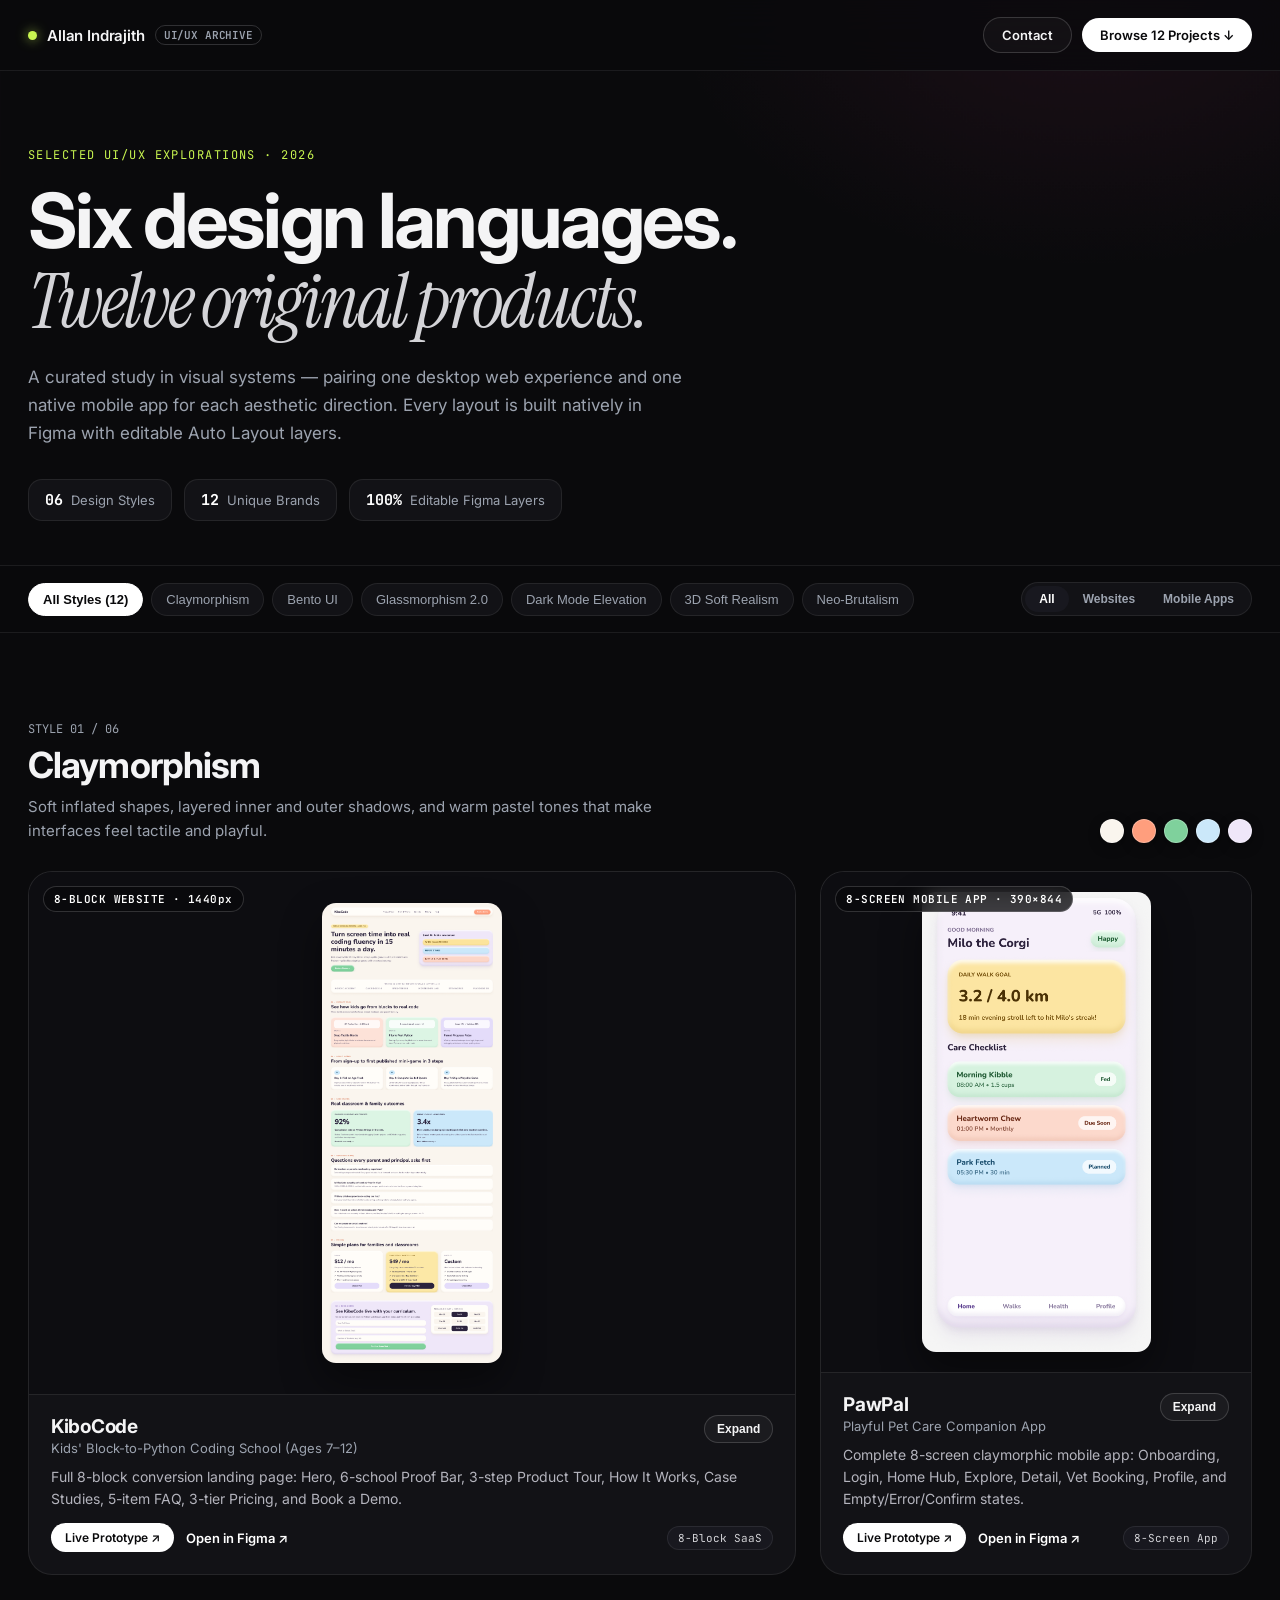
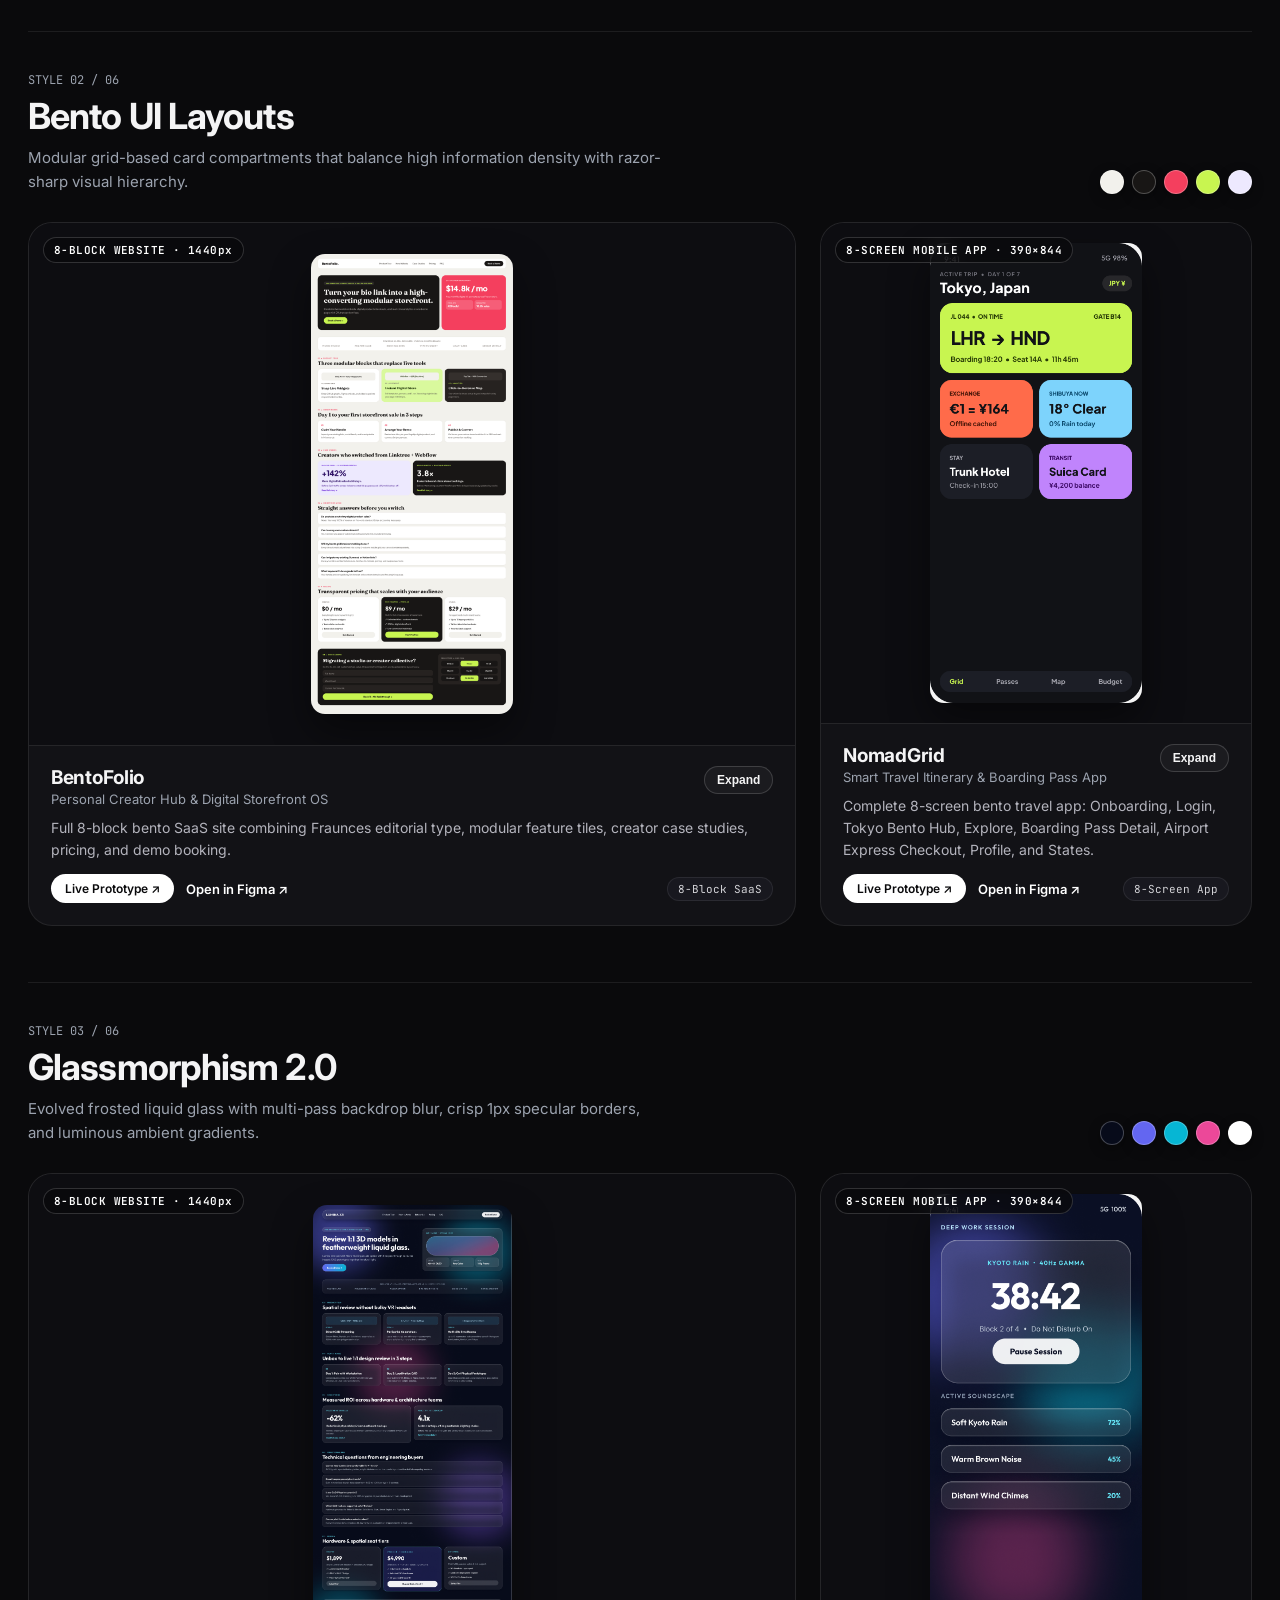
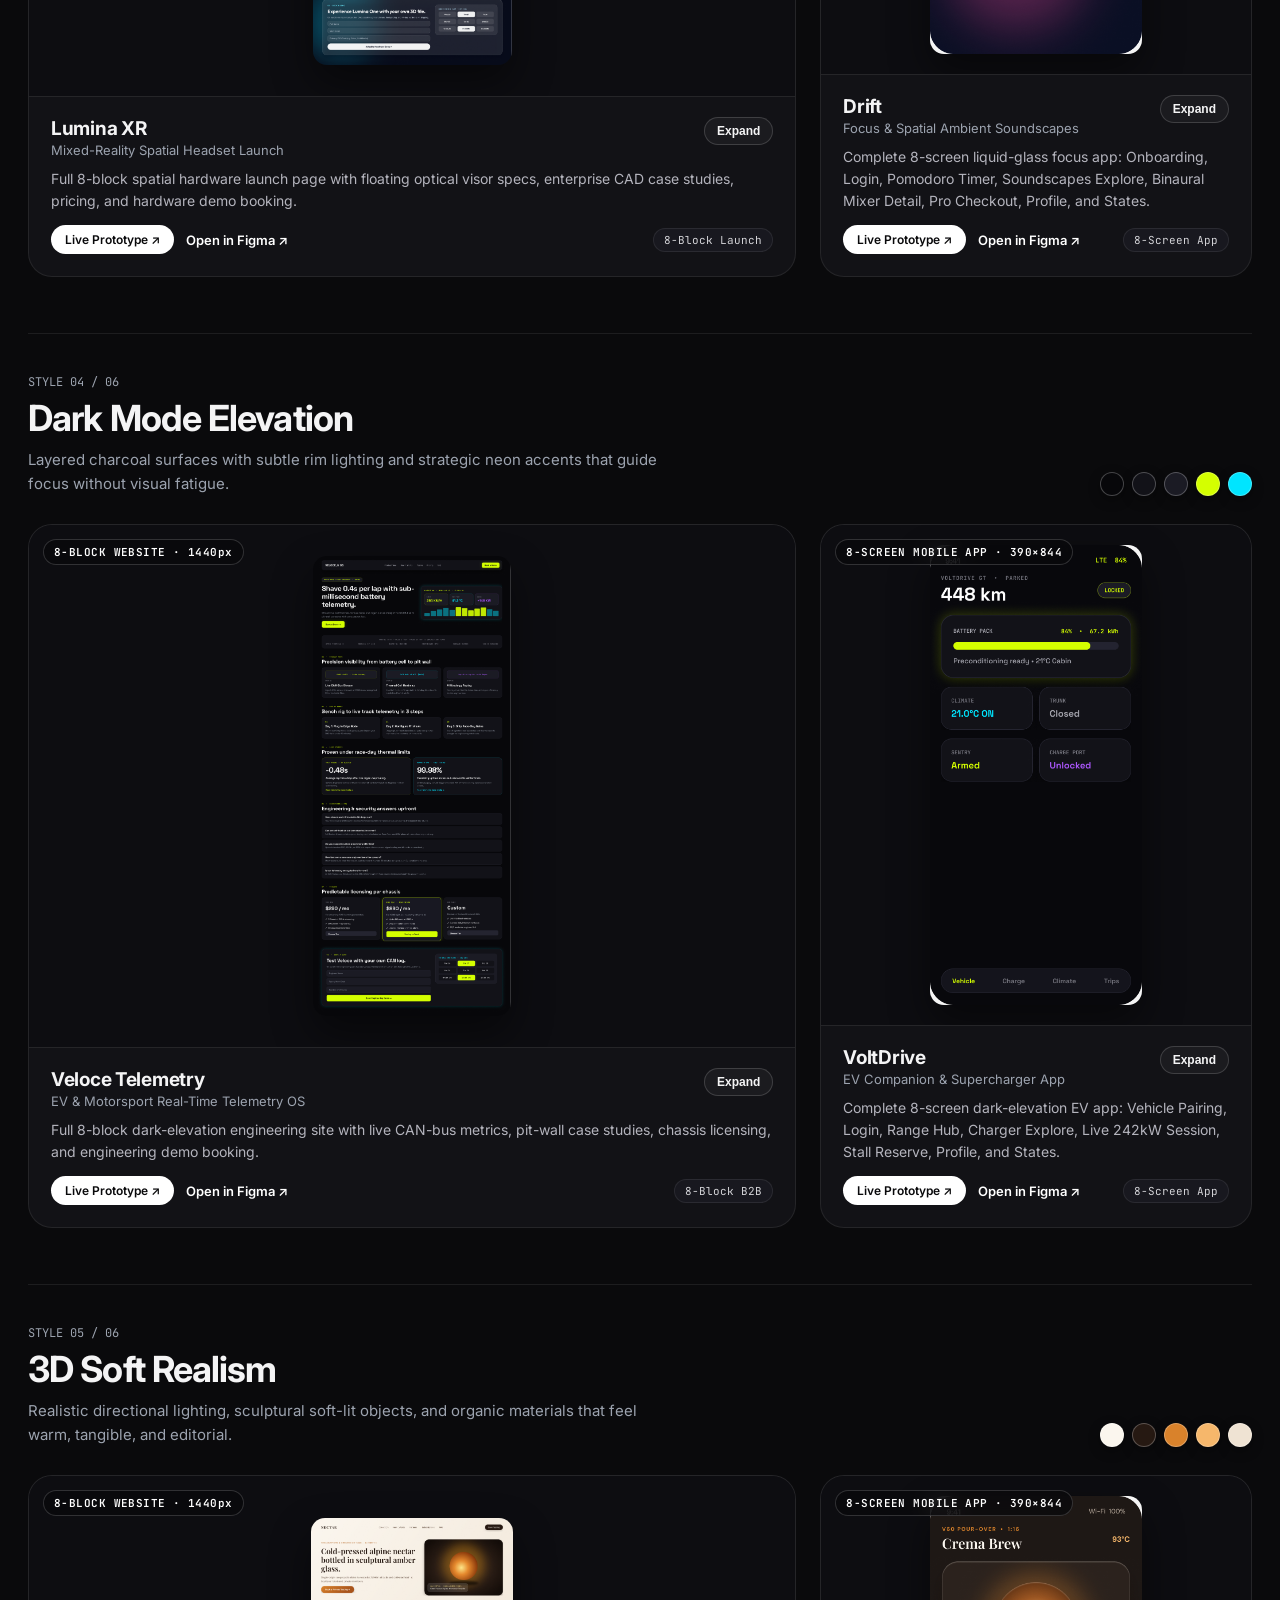
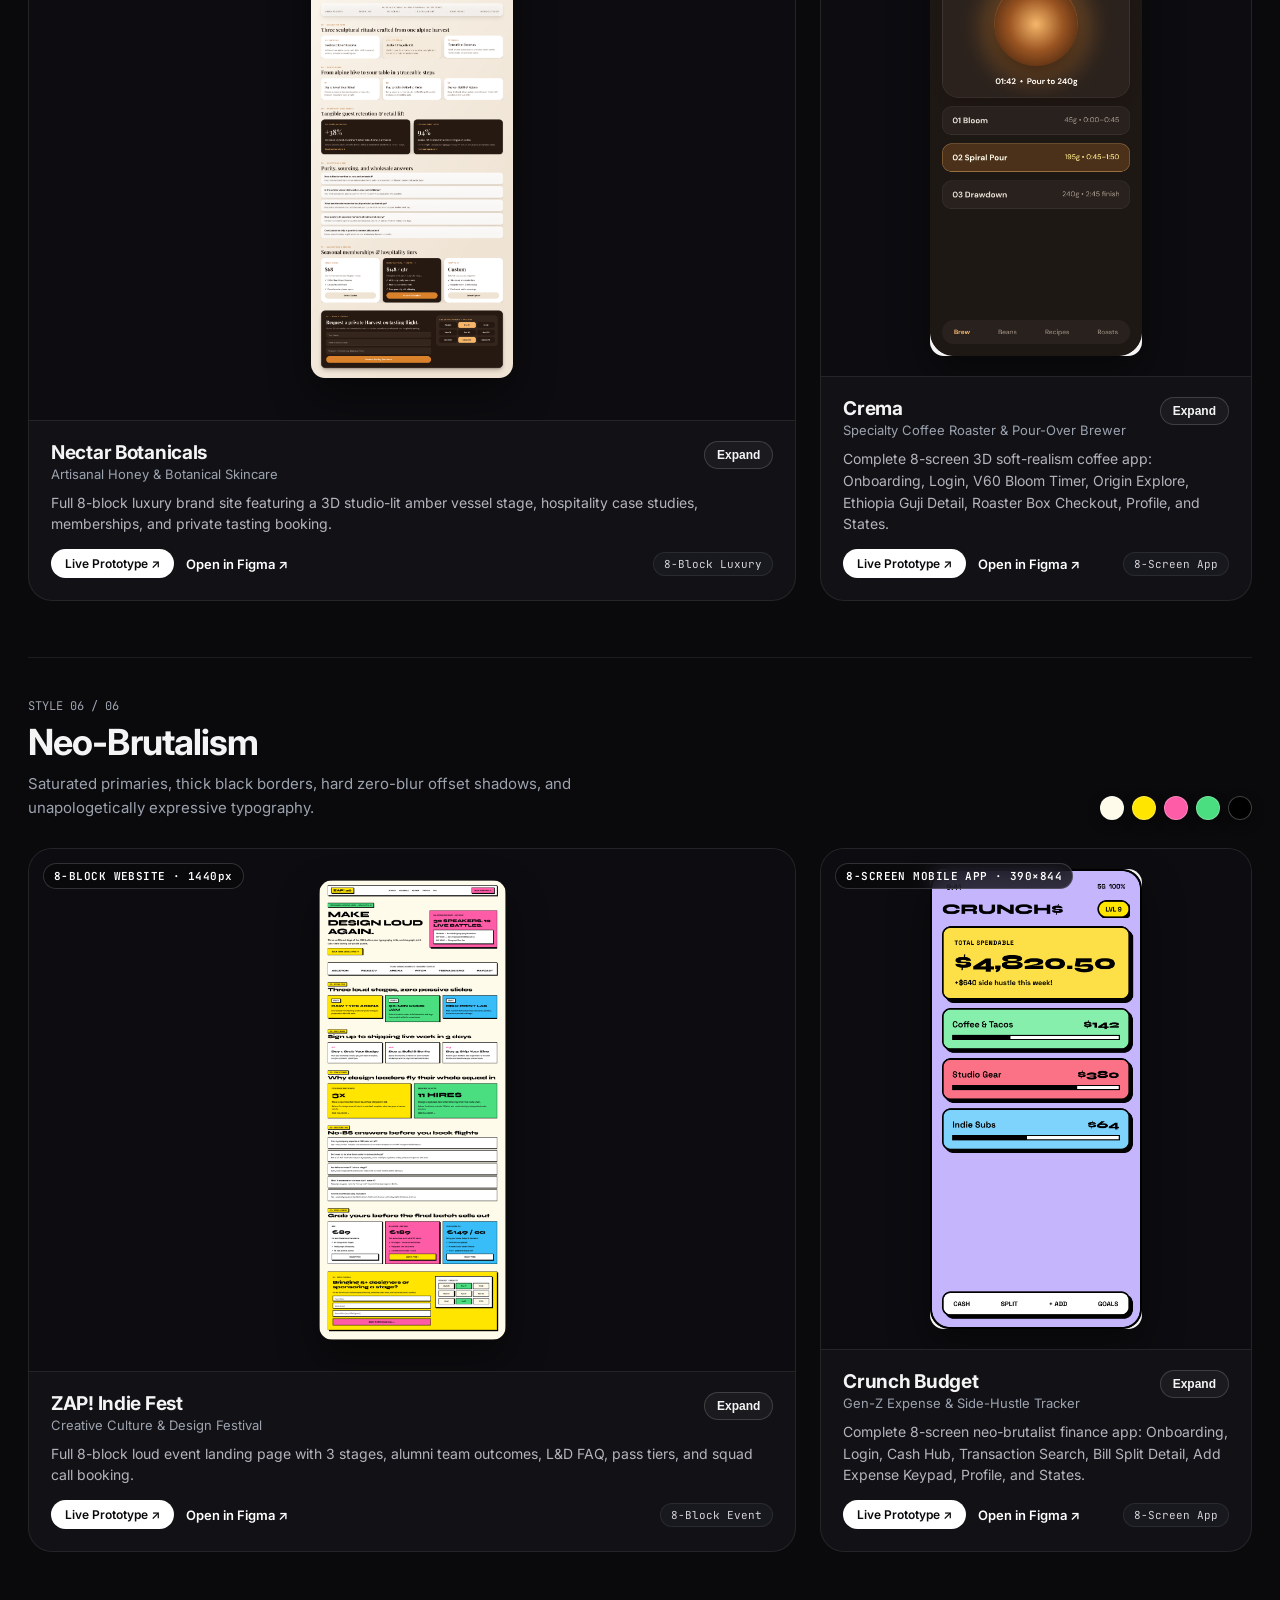
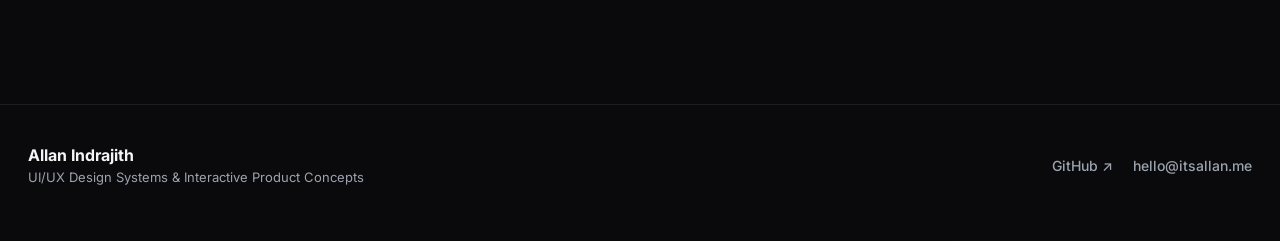
==== index.html @ 956d274c "Add UI/UX design showcase: 6 styles, 12 prototypes, Figma docs" ====
<!DOCTYPE html>
<html lang="en">
<head>
  <meta charset="UTF-8" />
  <meta name="viewport" content="width=device-width, initial-scale=1.0" />
  <title>Allan Indrajith — UI/UX Design Showcase (6 Styles · 12 Projects)</title>
  <meta name="description" content="Curated UI/UX design portfolio showcasing 6 modern visual design systems across 12 distinct desktop website and mobile app concepts crafted in Figma." />
  <link rel="preconnect" href="https://fonts.googleapis.com" />
  <link rel="preconnect" href="https://fonts.gstatic.com" crossorigin />
  <link href="https://fonts.googleapis.com/css2?family=Instrument+Serif:ital@0;1&family=Inter:wght@400;500;600;700&family=JetBrains+Mono:wght@500;600&display=swap" rel="stylesheet" />
  <link rel="stylesheet" href="styles.css" />
</head>
<body>
  <header class="site-header">
    <div class="container header-inner">
      <a href="#" class="brand">
        <span class="brand-dot"></span>
        <span>Allan Indrajith</span>
        <span class="brand-tag">UI/UX ARCHIVE</span>
      </a>
      <nav class="header-actions">
        <a class="btn-ghost" href="mailto:hello@itsallan.me">Contact</a>
        <a class="btn-primary" href="#showcase-root">Browse 12 Projects ↓</a>
      </nav>
    </div>
  </header>

  <main>
    <section class="hero">
      <div class="container">
        <div class="eyebrow">SELECTED UI/UX EXPLORATIONS · 2026</div>
        <h1 class="hero-title">
          Six design languages.<br />
          <em>Twelve original products.</em>
        </h1>
        <p class="hero-sub">
          A curated study in visual systems — pairing one desktop web experience and one native mobile app for each aesthetic direction. Every layout is built natively in Figma with editable Auto Layout layers.
        </p>

        <div class="stats-row">
          <div class="stat-pill"><strong>06</strong><span>Design Styles</span></div>
          <div class="stat-pill"><strong>12</strong><span>Unique Brands</span></div>
          <div class="stat-pill"><strong>100%</strong><span>Editable Figma Layers</span></div>
        </div>
      </div>
    </section>

    <section class="controls-bar" aria-label="Filter projects">
      <div class="container controls-inner">
        <div class="filter-group" id="style-filters" role="tablist" aria-label="Filter by design style">
          <button class="filter-chip active" data-style="all">All Styles (12)</button>
          <button class="filter-chip" data-style="claymorphism">Claymorphism</button>
          <button class="filter-chip" data-style="bento">Bento UI</button>
          <button class="filter-chip" data-style="glassmorphism">Glassmorphism 2.0</button>
          <button class="filter-chip" data-style="dark-mode">Dark Mode Elevation</button>
          <button class="filter-chip" data-style="soft-3d">3D Soft Realism</button>
          <button class="filter-chip" data-style="neo-brutalism">Neo-Brutalism</button>
        </div>

        <div class="platform-toggle" id="platform-filters" role="group" aria-label="Filter by platform">
          <button class="plat-btn active" data-platform="all">All</button>
          <button class="plat-btn" data-platform="web">Websites</button>
          <button class="plat-btn" data-platform="app">Mobile Apps</button>
        </div>
      </div>
    </section>

    <section class="showcase">
      <div class="container" id="showcase-root"></div>
    </section>
  </main>

  <footer class="site-footer">
    <div class="container footer-inner">
      <div>
        <div class="footer-name">Allan Indrajith</div>
        <div class="footer-note">UI/UX Design Systems &amp; Interactive Product Concepts</div>
      </div>
      <div class="footer-links">
        <a href="https://github.com/allanindrajith" target="_blank" rel="noopener noreferrer">GitHub ↗</a>
        <a href="mailto:hello@itsallan.me">hello@itsallan.me</a>
      </div>
    </div>
  </footer>

  <!-- Full-screen Lightbox Inspector -->
  <div class="lightbox" id="lightbox" aria-hidden="true" role="dialog" aria-modal="true">
    <div class="lightbox-backdrop" id="lightbox-close-bg"></div>
    <div class="lightbox-panel">
      <div class="lightbox-header">
        <div>
          <div class="lightbox-meta" id="lb-meta"></div>
          <h3 class="lightbox-title" id="lb-title"></h3>
        </div>
        <div class="lightbox-actions">
          <a class="btn-primary" id="lb-figma-link" href="#" target="_blank" rel="noopener noreferrer">Inspect in Figma ↗</a>
          <button class="btn-icon" id="lightbox-close" aria-label="Close preview">✕</button>
        </div>
      </div>
      <div class="lightbox-stage">
        <img id="lb-img" src="" alt="" />
      </div>
      <div class="lightbox-footer">
        <p id="lb-desc"></p>
        <div class="lb-tags" id="lb-tags"></div>
      </div>
    </div>
  </div>

  <script src="app.js"></script>
</body>
</html>
---- styles.css ----
:root {
  --bg: #0a0a0c;
  --surface: #121216;
  --surface-2: #18181f;
  --border: rgba(255, 255, 255, 0.08);
  --border-strong: rgba(255, 255, 255, 0.16);
  --text: #f4f4f5;
  --muted: #9ca3af;
  --accent: #f4f4f5;
  --radius-lg: 24px;
  --radius-md: 16px;
}

* {
  box-sizing: border-box;
  margin: 0;
  padding: 0;
}

html {
  scroll-behavior: smooth;
  background: var(--bg);
  color: var(--text);
  font-family: "Inter", -apple-system, BlinkMacSystemFont, sans-serif;
  -webkit-font-smoothing: antialiased;
}

body {
  min-height: 100vh;
  background:
    radial-gradient(900px 500px at 15% -10%, rgba(99, 102, 241, 0.12), transparent 60%),
    radial-gradient(700px 450px at 85% 0%, rgba(236, 72, 153, 0.08), transparent 60%),
    var(--bg);
}

.container {
  width: 100%;
  max-width: 1320px;
  margin: 0 auto;
  padding: 0 28px;
}

/* Header */
.site-header {
  position: sticky;
  top: 0;
  z-index: 40;
  background: rgba(10, 10, 12, 0.78);
  backdrop-filter: blur(18px);
  border-bottom: 1px solid var(--border);
}

.header-inner {
  height: 70px;
  display: flex;
  align-items: center;
  justify-content: space-between;
  gap: 16px;
}

.brand {
  display: inline-flex;
  align-items: center;
  gap: 10px;
  color: var(--text);
  text-decoration: none;
  font-weight: 600;
  font-size: 15px;
  letter-spacing: -0.01em;
}

.brand-dot {
  width: 9px;
  height: 9px;
  border-radius: 999px;
  background: #c8f550;
  box-shadow: 0 0 12px rgba(200, 245, 80, 0.7);
}

.brand-tag {
  font-family: "JetBrains Mono", monospace;
  font-size: 11px;
  color: var(--muted);
  border: 1px solid var(--border-strong);
  padding: 2px 8px;
  border-radius: 999px;
}

.header-actions {
  display: flex;
  align-items: center;
  gap: 10px;
}

.btn-primary,
.btn-ghost {
  display: inline-flex;
  align-items: center;
  gap: 6px;
  padding: 9px 18px;
  border-radius: 999px;
  font-size: 13px;
  font-weight: 600;
  text-decoration: none;
  transition: transform 0.16s ease, background 0.16s ease, border-color 0.16s ease;
}

.btn-primary {
  background: #ffffff;
  color: #09090b;
}

.btn-primary:hover {
  background: #e4e4e7;
  transform: translateY(-1px);
}

.btn-ghost {
  color: var(--text);
  border: 1px solid var(--border-strong);
  background: rgba(255, 255, 255, 0.03);
}

.btn-ghost:hover {
  background: rgba(255, 255, 255, 0.08);
}

/* Hero */
.hero {
  padding: 76px 0 44px;
}

.eyebrow {
  font-family: "JetBrains Mono", monospace;
  font-size: 12px;
  letter-spacing: 0.12em;
  color: #c8f550;
  margin-bottom: 18px;
}

.hero-title {
  font-size: clamp(42px, 6vw, 76px);
  line-height: 1.04;
  letter-spacing: -0.035em;
  font-weight: 700;
  max-width: 920px;
}

.hero-title em {
  font-family: "Instrument Serif", Georgia, serif;
  font-weight: 400;
  font-style: italic;
  color: #d4d4d8;
}

.hero-sub {
  margin-top: 22px;
  max-width: 660px;
  font-size: 17px;
  line-height: 1.65;
  color: var(--muted);
}

.stats-row {
  margin-top: 32px;
  display: flex;
  flex-wrap: wrap;
  gap: 12px;
}

.stat-pill {
  display: inline-flex;
  align-items: baseline;
  gap: 8px;
  padding: 10px 16px;
  border-radius: 14px;
  background: var(--surface);
  border: 1px solid var(--border);
}

.stat-pill strong {
  font-family: "JetBrains Mono", monospace;
  font-size: 15px;
  color: #ffffff;
}

.stat-pill span {
  font-size: 13px;
  color: var(--muted);
}

/* Controls */
.controls-bar {
  position: sticky;
  top: 70px;
  z-index: 30;
  padding: 16px 0;
  background: rgba(10, 10, 12, 0.85);
  backdrop-filter: blur(16px);
  border-top: 1px solid var(--border);
  border-bottom: 1px solid var(--border);
}

.controls-inner {
  display: flex;
  flex-wrap: wrap;
  align-items: center;
  justify-content: space-between;
  gap: 14px;
}

.filter-group {
  display: flex;
  flex-wrap: wrap;
  gap: 8px;
}

.filter-chip {
  appearance: none;
  border: 1px solid var(--border);
  background: var(--surface);
  color: var(--muted);
  padding: 8px 14px;
  border-radius: 999px;
  font-size: 13px;
  font-weight: 500;
  cursor: pointer;
  transition: all 0.16s ease;
}

.filter-chip:hover {
  color: var(--text);
  border-color: var(--border-strong);
}

.filter-chip.active {
  background: #ffffff;
  color: #09090b;
  border-color: #ffffff;
  font-weight: 600;
}

.platform-toggle {
  display: inline-flex;
  background: var(--surface);
  border: 1px solid var(--border);
  border-radius: 999px;
  padding: 3px;
}

.plat-btn {
  appearance: none;
  border: none;
  background: transparent;
  color: var(--muted);
  padding: 6px 14px;
  border-radius: 999px;
  font-size: 12px;
  font-weight: 600;
  cursor: pointer;
  transition: all 0.16s ease;
}

.plat-btn.active {
  background: var(--surface-2);
  color: #ffffff;
}

/* Showcase Sections */
.showcase {
  padding: 48px 0 96px;
}

.style-section {
  padding: 40px 0 56px;
  border-bottom: 1px solid var(--border);
}

.style-section:last-child {
  border-bottom: none;
}

.section-header {
  display: flex;
  flex-wrap: wrap;
  align-items: flex-end;
  justify-content: space-between;
  gap: 20px;
  margin-bottom: 28px;
}

.section-num {
  font-family: "JetBrains Mono", monospace;
  font-size: 12px;
  color: var(--muted);
  margin-bottom: 6px;
}

.section-title {
  font-size: clamp(26px, 3vw, 36px);
  letter-spacing: -0.025em;
  font-weight: 700;
}

.section-desc {
  margin-top: 8px;
  max-width: 640px;
  font-size: 15px;
  line-height: 1.6;
  color: var(--muted);
}

.palette-swatches {
  display: flex;
  align-items: center;
  gap: 8px;
}

.swatch {
  width: 24px;
  height: 24px;
  border-radius: 999px;
  border: 1.5px solid rgba(255, 255, 255, 0.25);
  box-shadow: 0 4px 12px rgba(0, 0, 0, 0.35);
}

/* Pair Grid: Desktop (1.75fr) + Mobile (1fr) */
.pair-grid {
  display: grid;
  grid-template-columns: minmax(0, 1.78fr) minmax(0, 1fr);
  gap: 24px;
  align-items: stretch;
}

.pair-grid.single-col {
  grid-template-columns: minmax(0, 1fr);
  max-width: 960px;
}

.project-card {
  display: flex;
  flex-direction: column;
  background: var(--surface);
  border: 1px solid var(--border);
  border-radius: var(--radius-lg);
  overflow: hidden;
  transition: transform 0.22s ease, border-color 0.22s ease, box-shadow 0.22s ease;
}

.project-card:hover {
  transform: translateY(-4px);
  border-color: var(--border-strong);
  box-shadow: 0 24px 54px rgba(0, 0, 0, 0.48);
}

.card-preview {
  position: relative;
  background: #0d0d11;
  padding: 20px;
  display: flex;
  align-items: center;
  justify-content: center;
  cursor: zoom-in;
  flex: 1;
  min-height: 360px;
  overflow: hidden;
}

.card-preview img {
  display: block;
  max-width: 100%;
  max-height: 460px;
  width: auto;
  height: auto;
  border-radius: 14px;
  box-shadow: 0 18px 40px rgba(0, 0, 0, 0.45);
  transition: transform 0.28s ease;
}

.project-card:hover .card-preview img {
  transform: scale(1.015);
}

.platform-badge {
  position: absolute;
  top: 14px;
  left: 14px;
  font-family: "JetBrains Mono", monospace;
  font-size: 11px;
  font-weight: 600;
  letter-spacing: 0.04em;
  padding: 5px 10px;
  border-radius: 999px;
  background: rgba(10, 10, 12, 0.78);
  border: 1px solid rgba(255, 255, 255, 0.16);
  color: #ffffff;
  backdrop-filter: blur(10px);
}

.card-body {
  padding: 20px 22px 22px;
  border-top: 1px solid var(--border);
  display: flex;
  flex-direction: column;
  gap: 10px;
}

.card-top {
  display: flex;
  align-items: flex-start;
  justify-content: space-between;
  gap: 12px;
}

.card-title {
  font-size: 19px;
  font-weight: 700;
  letter-spacing: -0.015em;
}

.card-domain {
  font-size: 13px;
  color: var(--muted);
  margin-top: 2px;
}

.card-desc {
  font-size: 14px;
  line-height: 1.55;
  color: #b4b4bd;
}

.card-actions {
  margin-top: 4px;
  display: flex;
  align-items: center;
  justify-content: space-between;
  gap: 10px;
}

.card-link {
  font-size: 13px;
  font-weight: 600;
  color: #ffffff;
  text-decoration: none;
  display: inline-flex;
  align-items: center;
  gap: 4px;
}

.card-link:hover {
  text-decoration: underline;
}

.preview-btn {
  appearance: none;
  border: 1px solid var(--border-strong);
  background: rgba(255, 255, 255, 0.04);
  color: var(--text);
  padding: 6px 12px;
  border-radius: 999px;
  font-size: 12px;
  font-weight: 600;
  cursor: pointer;
}

.preview-btn:hover {
  background: rgba(255, 255, 255, 0.1);
}

/* Footer */
.site-footer {
  border-top: 1px solid var(--border);
  padding: 40px 0 56px;
}

.footer-inner {
  display: flex;
  flex-wrap: wrap;
  align-items: center;
  justify-content: space-between;
  gap: 16px;
}

.footer-name {
  font-weight: 700;
  font-size: 16px;
}

.footer-note {
  font-size: 13px;
  color: var(--muted);
  margin-top: 4px;
}

.footer-links {
  display: flex;
  gap: 20px;
}

.footer-links a {
  color: var(--muted);
  text-decoration: none;
  font-size: 14px;
  font-weight: 500;
}

.footer-links a:hover {
  color: #ffffff;
}

/* Lightbox */
.lightbox {
  position: fixed;
  inset: 0;
  z-index: 100;
  display: none;
  align-items: center;
  justify-content: center;
  padding: 24px;
}

.lightbox.open {
  display: flex;
}

.lightbox-backdrop {
  position: absolute;
  inset: 0;
  background: rgba(5, 5, 8, 0.86);
  backdrop-filter: blur(14px);
}

.lightbox-panel {
  position: relative;
  z-index: 1;
  width: 100%;
  max-width: 1180px;
  max-height: 92vh;
  display: flex;
  flex-direction: column;
  background: var(--surface);
  border: 1px solid var(--border-strong);
  border-radius: 24px;
  overflow: hidden;
  box-shadow: 0 32px 80px rgba(0, 0, 0, 0.65);
}

.lightbox-header {
  padding: 18px 24px;
  border-bottom: 1px solid var(--border);
  display: flex;
  align-items: center;
  justify-content: space-between;
  gap: 16px;
}

.lightbox-meta {
  font-family: "JetBrains Mono", monospace;
  font-size: 11px;
  color: #c8f550;
  text-transform: uppercase;
  letter-spacing: 0.08em;
}

.lightbox-title {
  font-size: 20px;
  font-weight: 700;
  margin-top: 2px;
}

.lightbox-actions {
  display: flex;
  align-items: center;
  gap: 10px;
}

.btn-icon {
  appearance: none;
  width: 36px;
  height: 36px;
  border-radius: 999px;
  border: 1px solid var(--border-strong);
  background: var(--surface-2);
  color: #ffffff;
  font-size: 15px;
  cursor: pointer;
}

.lightbox-stage {
  flex: 1;
  overflow: auto;
  padding: 24px;
  display: flex;
  align-items: center;
  justify-content: center;
  background: #09090c;
}

.lightbox-stage img {
  max-width: 100%;
  max-height: 68vh;
  width: auto;
  height: auto;
  border-radius: 14px;
  box-shadow: 0 20px 50px rgba(0, 0, 0, 0.55);
}

.lightbox-footer {
  padding: 16px 24px;
  border-top: 1px solid var(--border);
  display: flex;
  flex-wrap: wrap;
  align-items: center;
  justify-content: space-between;
  gap: 12px;
}

.lightbox-footer p {
  font-size: 14px;
  color: var(--muted);
  max-width: 720px;
}

.lb-tags {
  display: flex;
  flex-wrap: wrap;
  gap: 8px;
}

.lb-tag {
  font-family: "JetBrains Mono", monospace;
  font-size: 11px;
  padding: 4px 10px;
  border-radius: 999px;
  background: var(--surface-2);
  border: 1px solid var(--border);
  color: #d4d4d8;
}

@media (max-width: 960px) {
  .pair-grid {
    grid-template-columns: 1fr;
  }
  .controls-bar {
    position: static;
  }
}
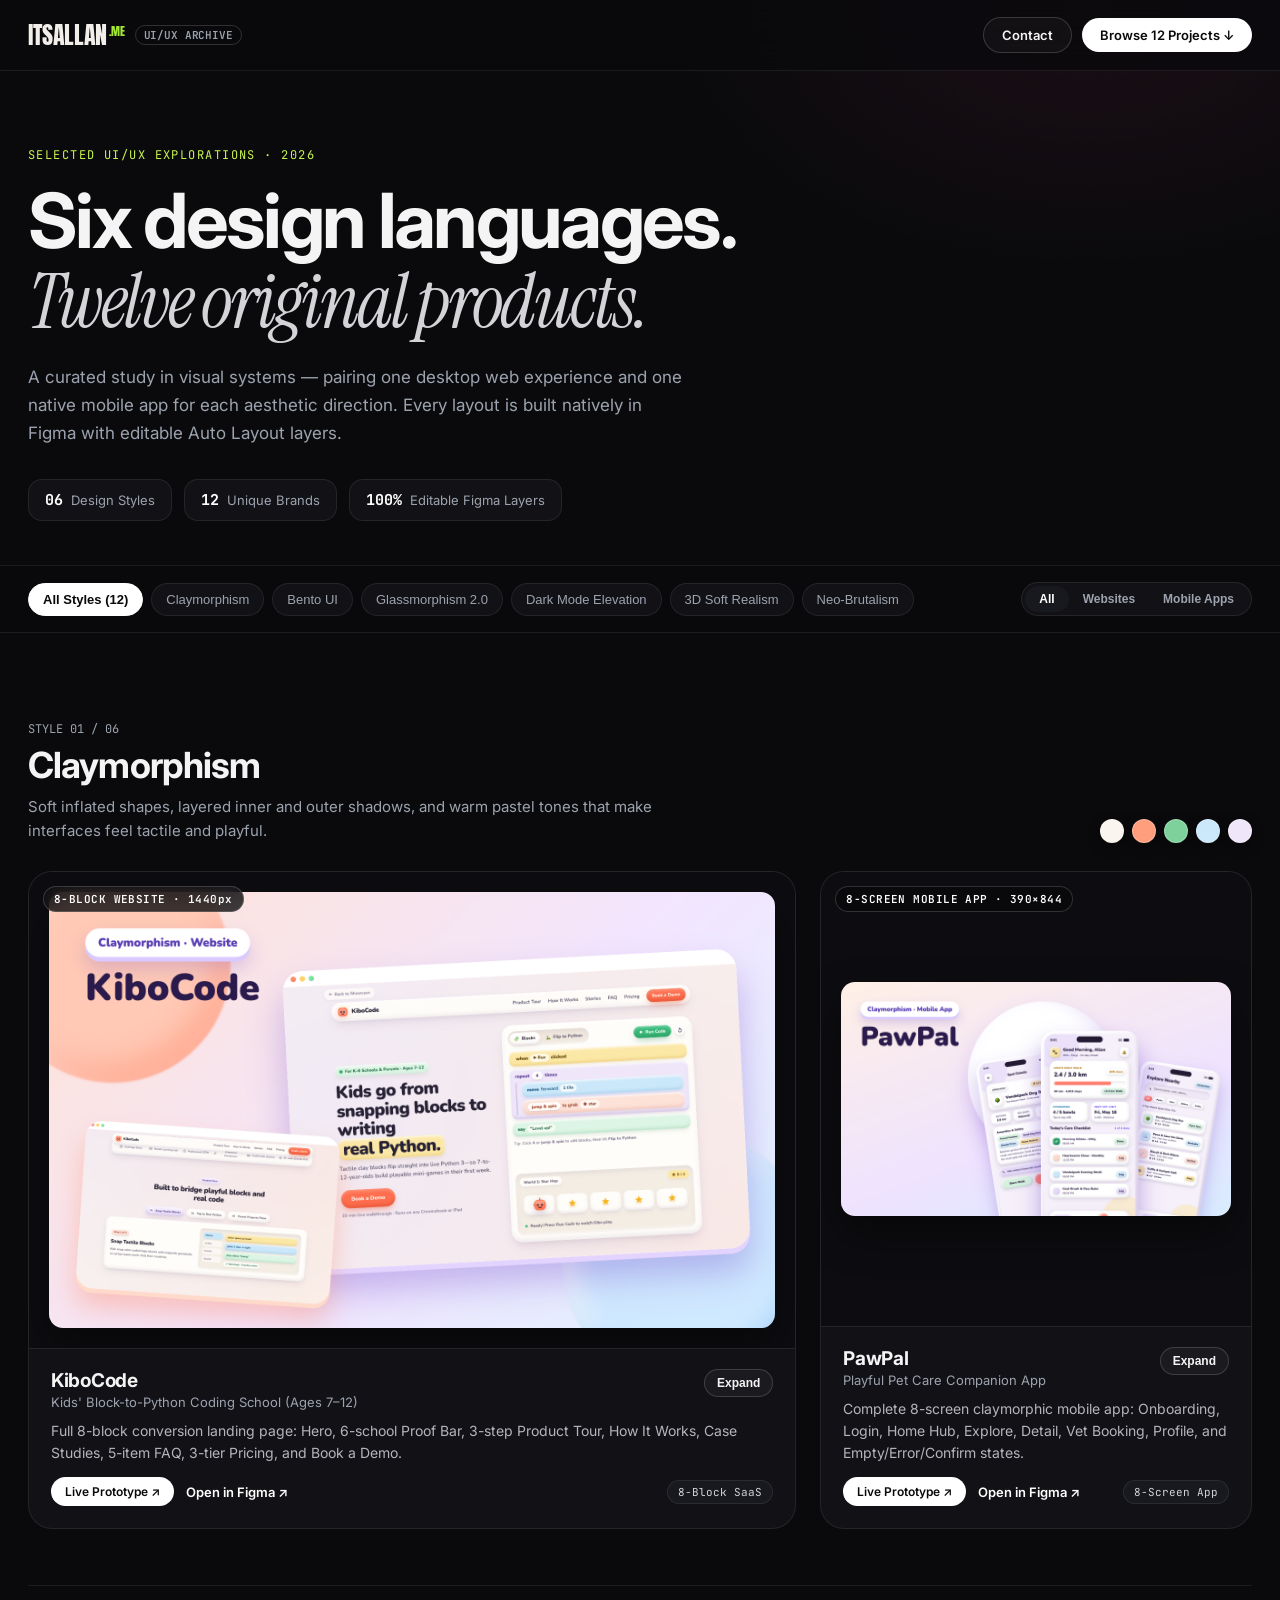
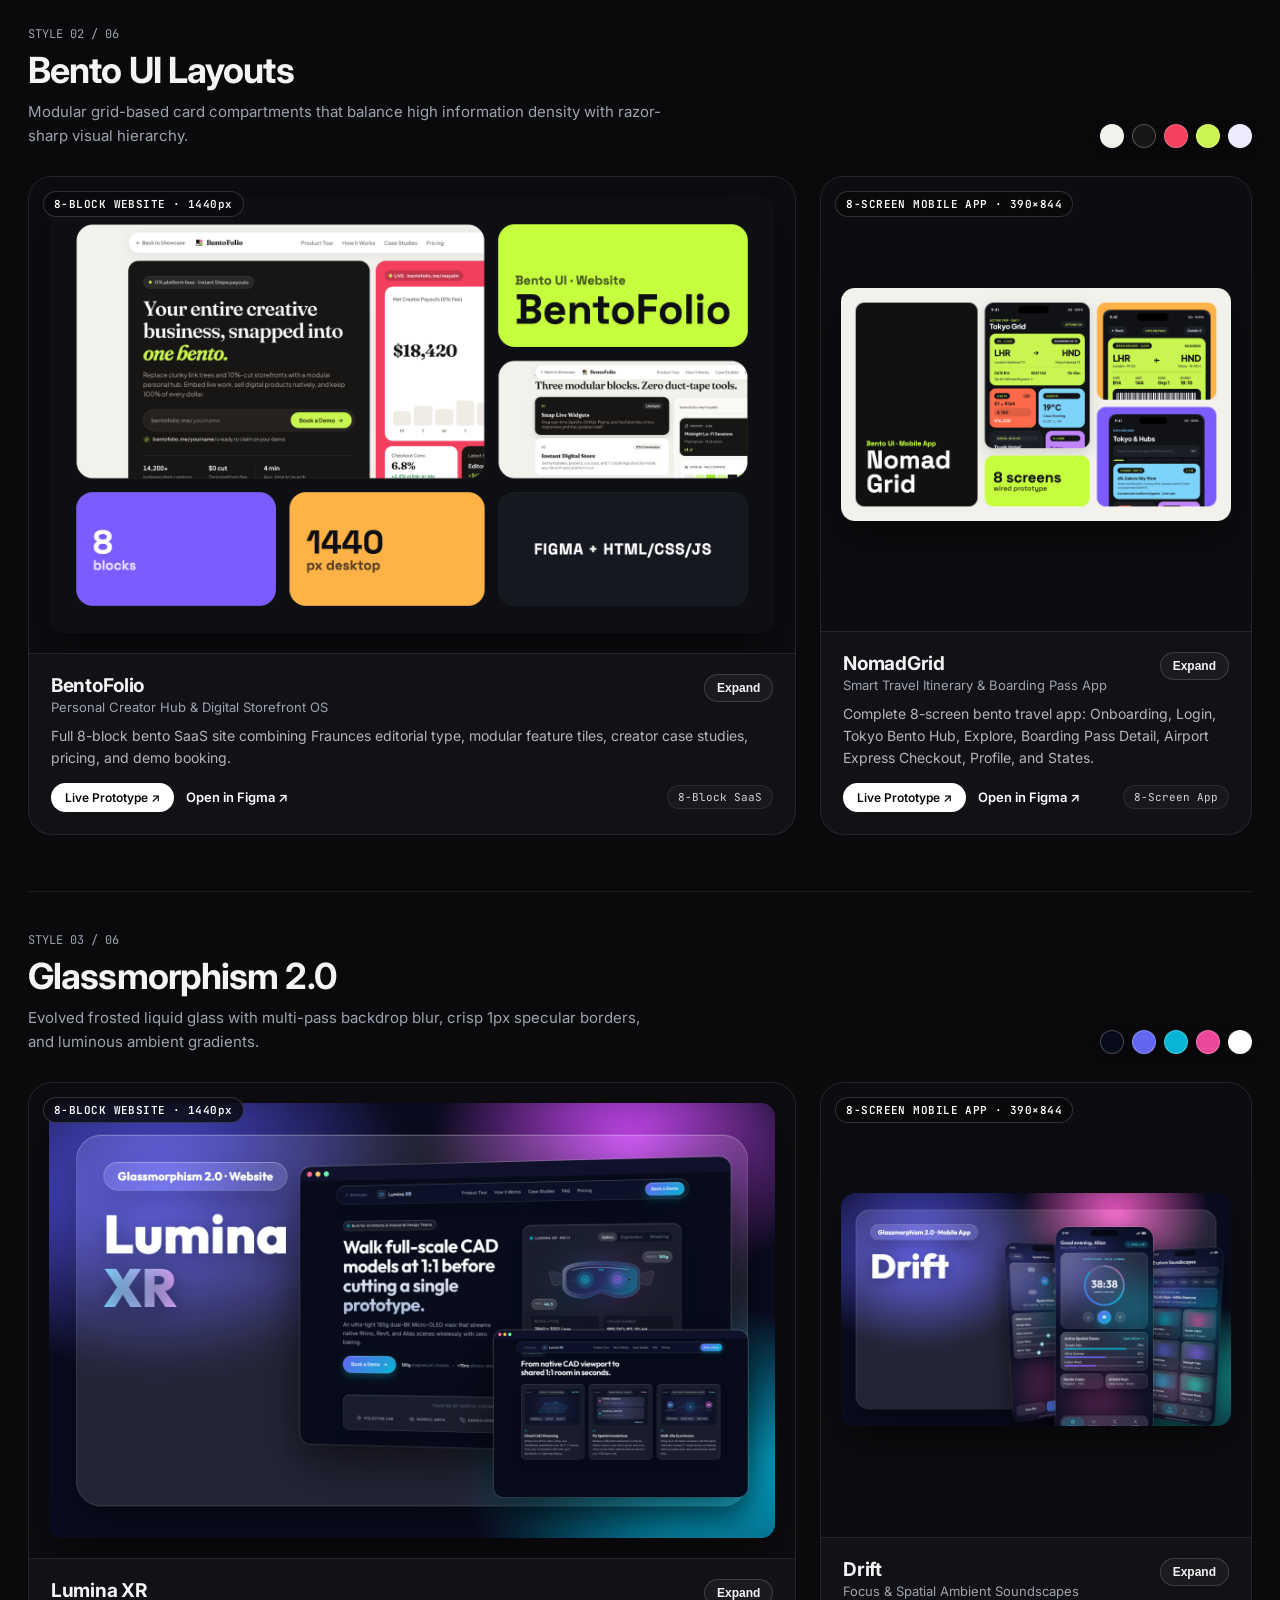
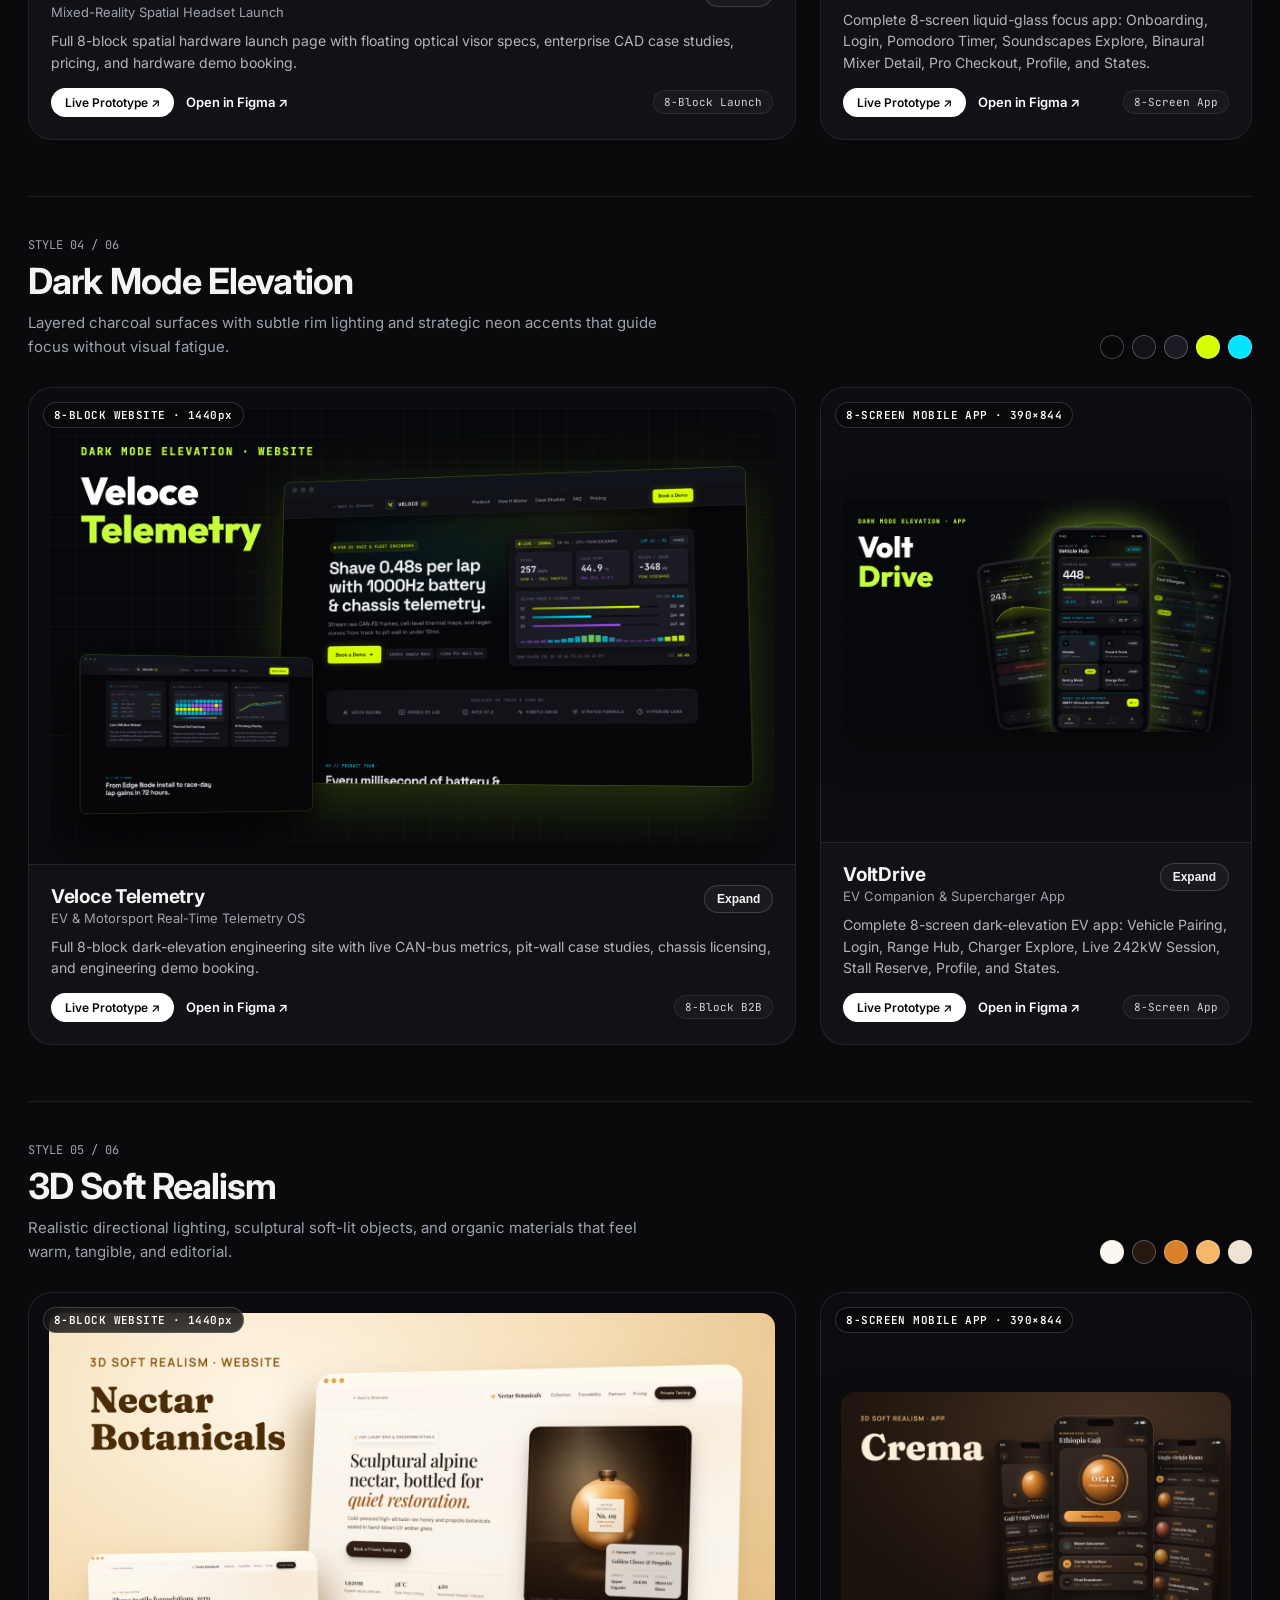
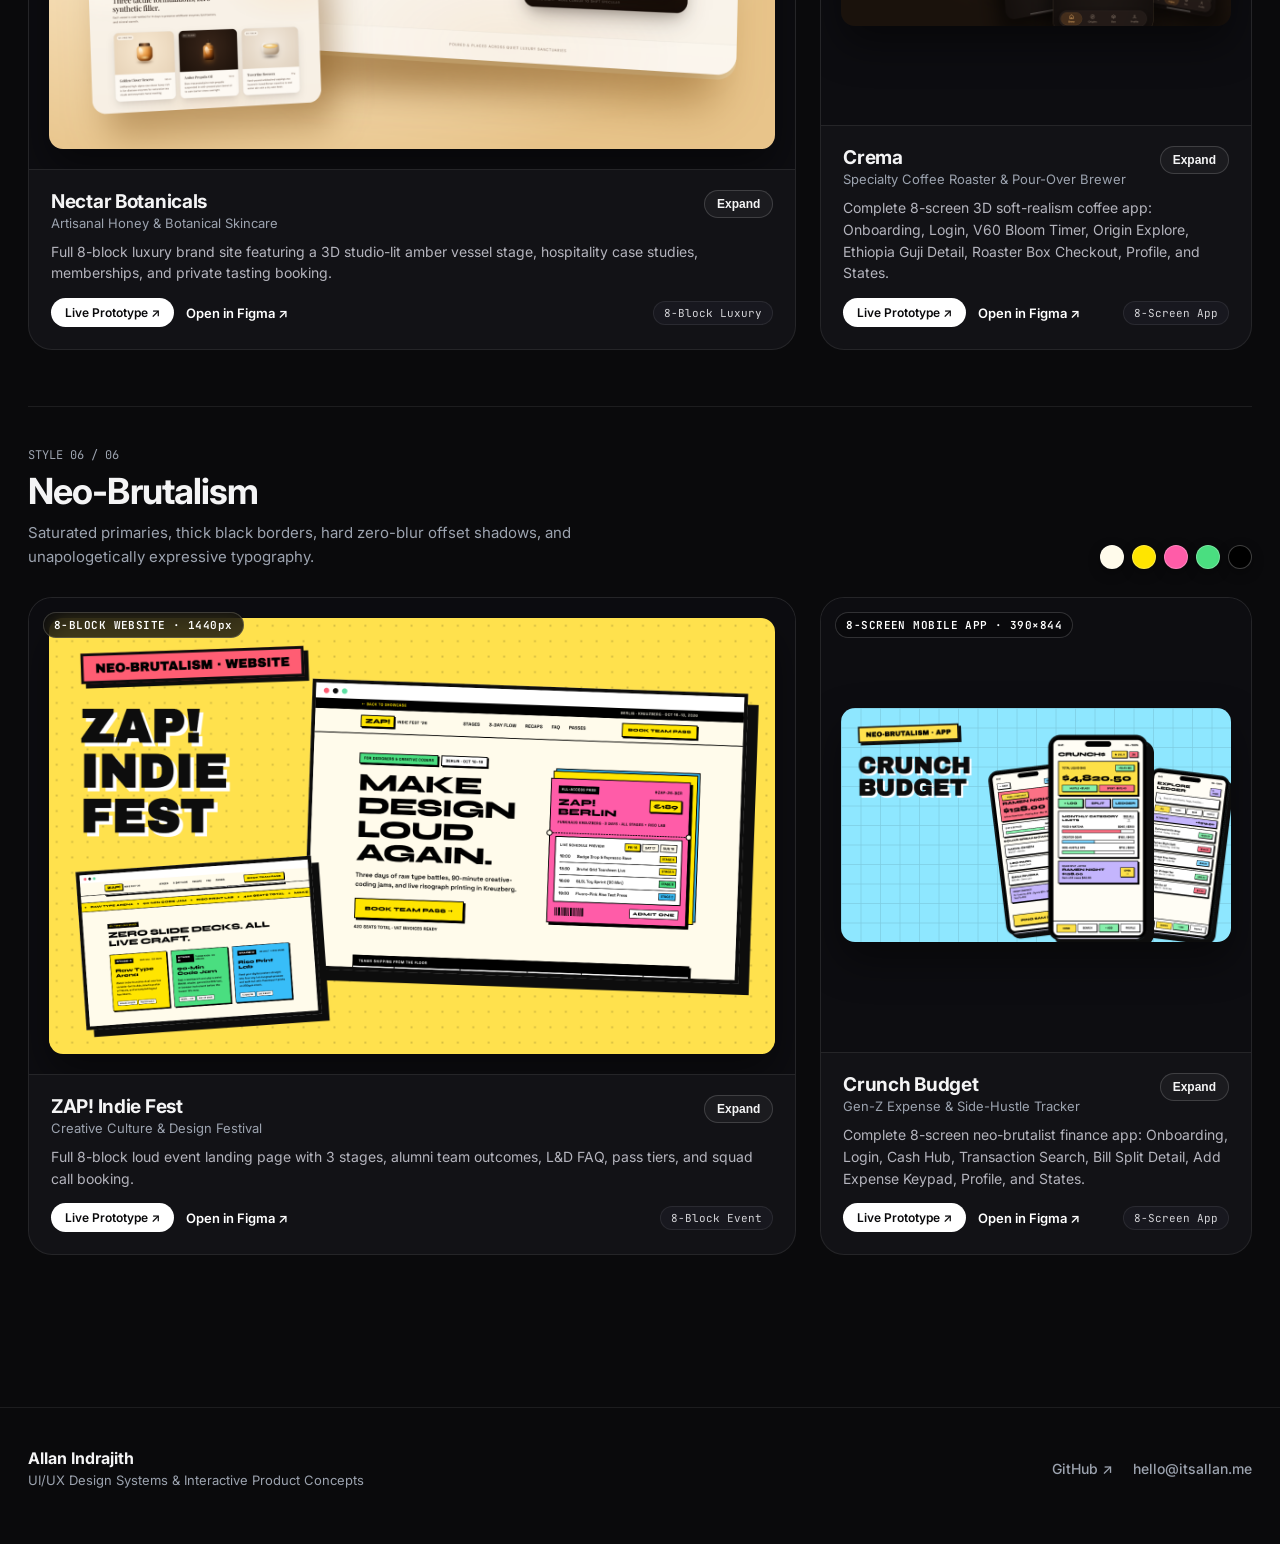
==== commit 4c1e4827: "Add ITSALLAN.ME wordmark and favicon to hub and prototypes" ====
--- a/index.html
+++ b/index.html
@@ -7,15 +7,15 @@
   <meta name="description" content="Curated UI/UX design portfolio showcasing 6 modern visual design systems across 12 distinct desktop website and mobile app concepts crafted in Figma." />
   <link rel="preconnect" href="https://fonts.googleapis.com" />
   <link rel="preconnect" href="https://fonts.gstatic.com" crossorigin />
-  <link href="https://fonts.googleapis.com/css2?family=Instrument+Serif:ital@0;1&family=Inter:wght@400;500;600;700&family=JetBrains+Mono:wght@500;600&display=swap" rel="stylesheet" />
+  <link href="https://fonts.googleapis.com/css2?family=Anton&family=Instrument+Serif:ital@0;1&family=Inter:wght@400;500;600;700&family=JetBrains+Mono:wght@500;600&display=swap" rel="stylesheet" />
+  <link rel="icon" type="image/svg+xml" href="assets/logo/favicon.svg" />
   <link rel="stylesheet" href="styles.css" />
 </head>
 <body>
   <header class="site-header">
     <div class="container header-inner">
-      <a href="#" class="brand">
-        <span class="brand-dot"></span>
-        <span>Allan Indrajith</span>
+      <a href="#" class="brand" aria-label="Its Allan, UI/UX archive">
+        <span class="wordmark">ITSALLAN<span>.ME</span></span>
         <span class="brand-tag">UI/UX ARCHIVE</span>
       </a>
       <nav class="header-actions">
--- a/styles.css
+++ b/styles.css
@@ -77,6 +77,22 @@
   box-shadow: 0 0 12px rgba(200, 245, 80, 0.7);
 }
 
+.wordmark {
+  font-family: "Anton", Impact, sans-serif;
+  font-weight: 400;
+  font-size: 24px;
+  line-height: 1;
+  letter-spacing: -0.4px;
+  color: #f2efeb;
+}
+
+.wordmark span {
+  font-size: 12px;
+  color: #a3e635;
+  vertical-align: super;
+  margin-left: 2px;
+}
+
 .brand-tag {
   font-family: "JetBrains Mono", monospace;
   font-size: 11px;
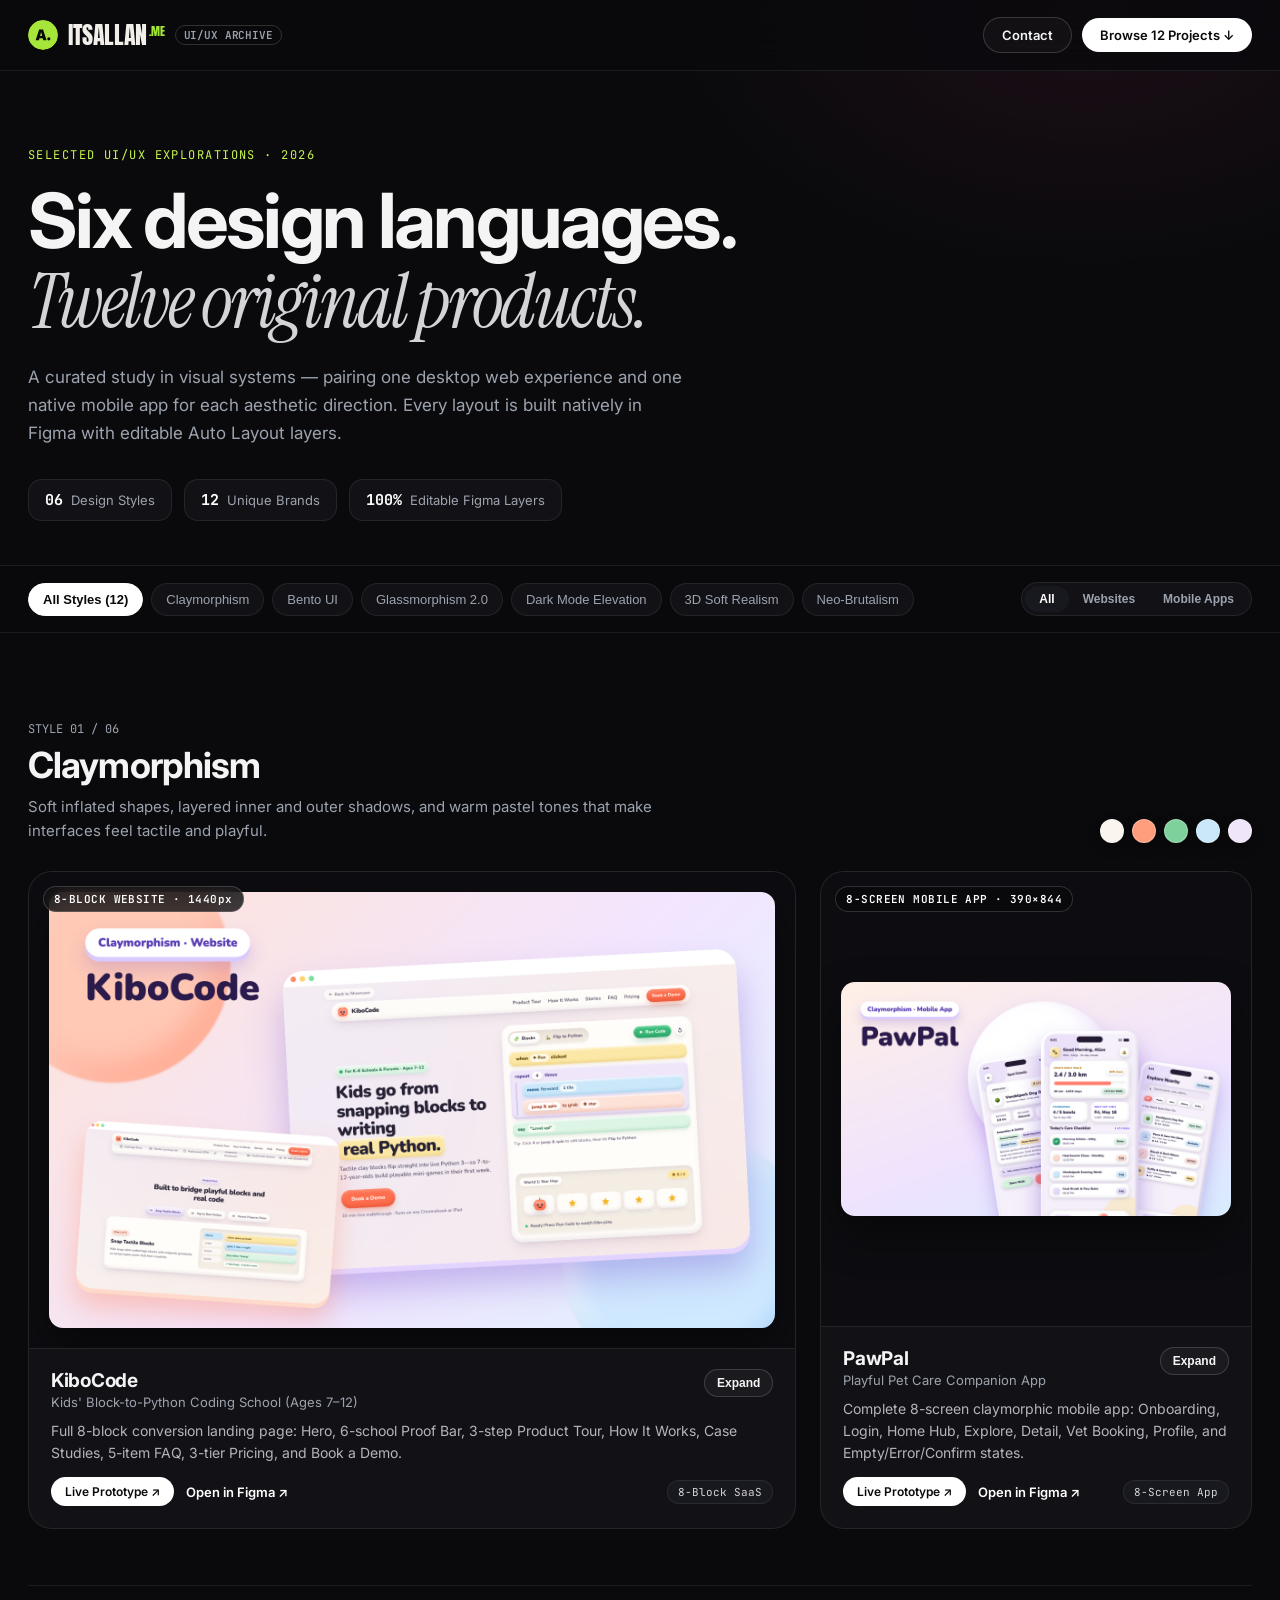
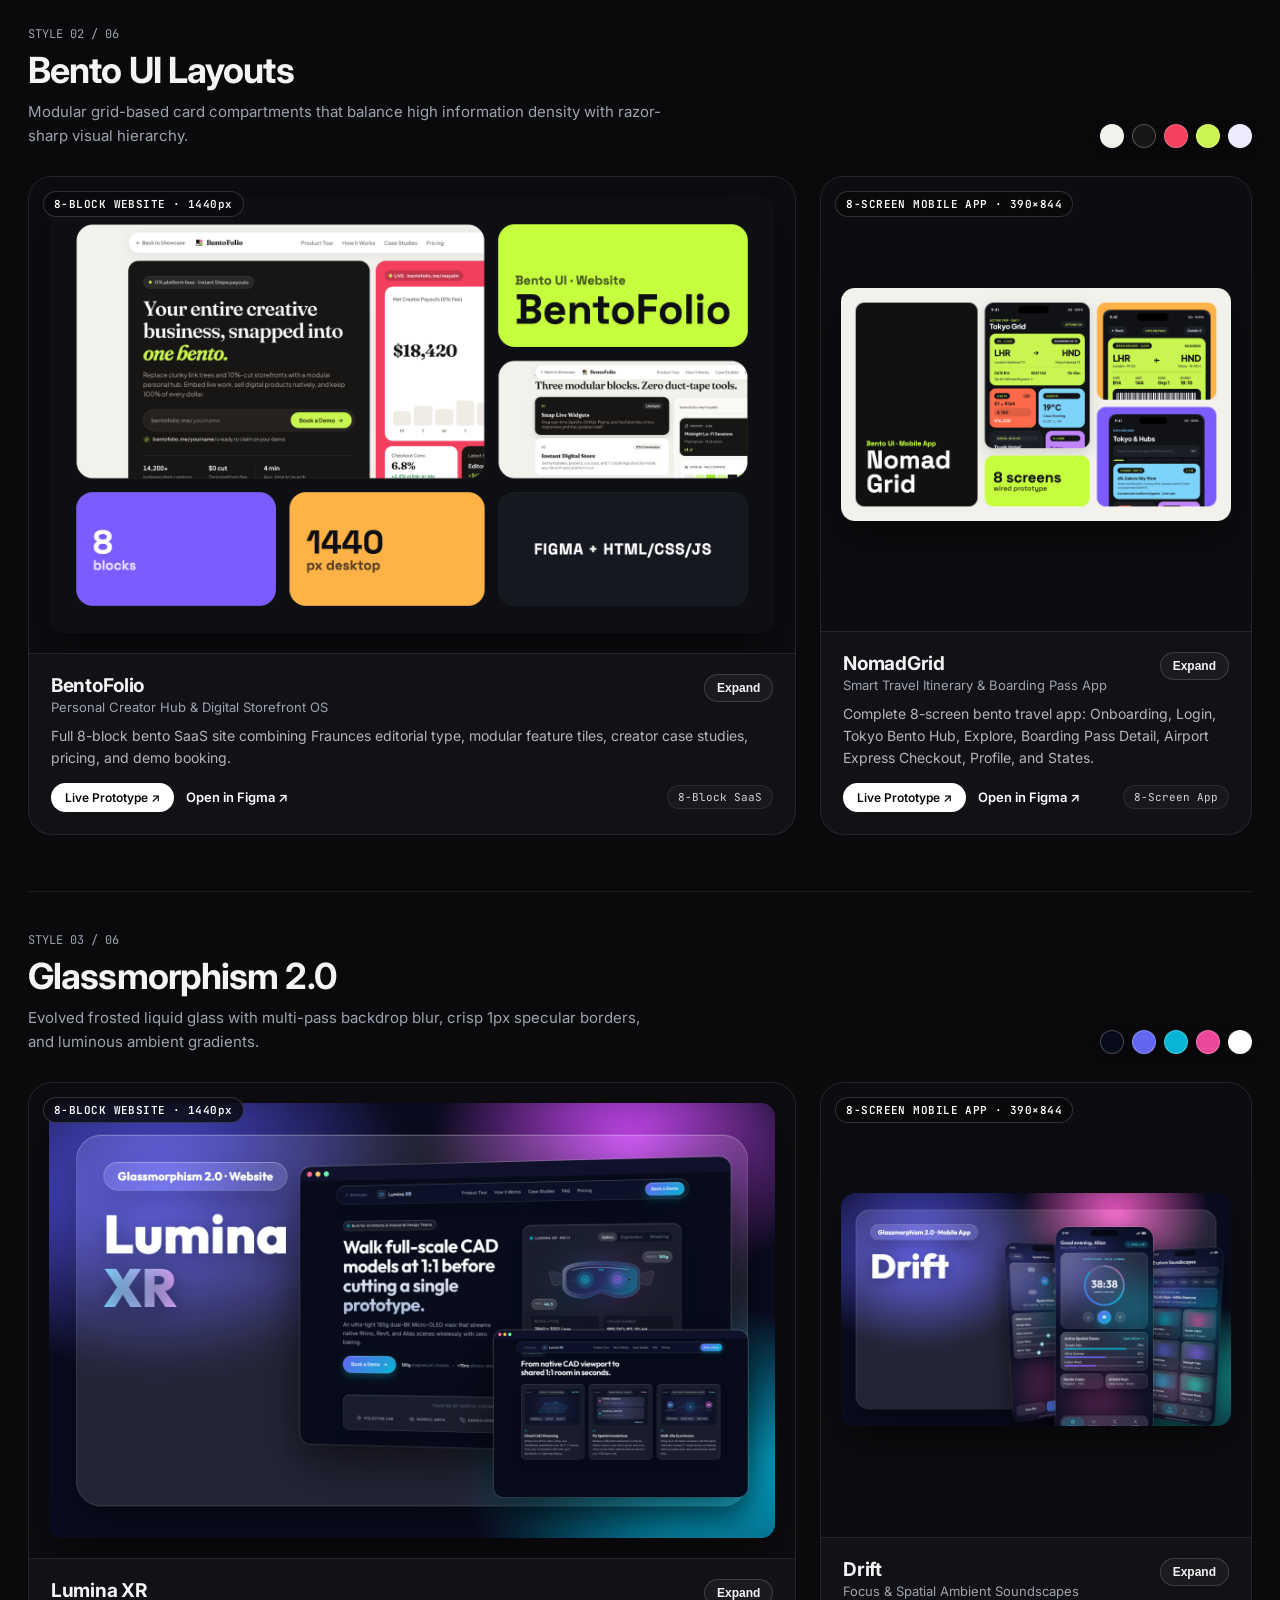
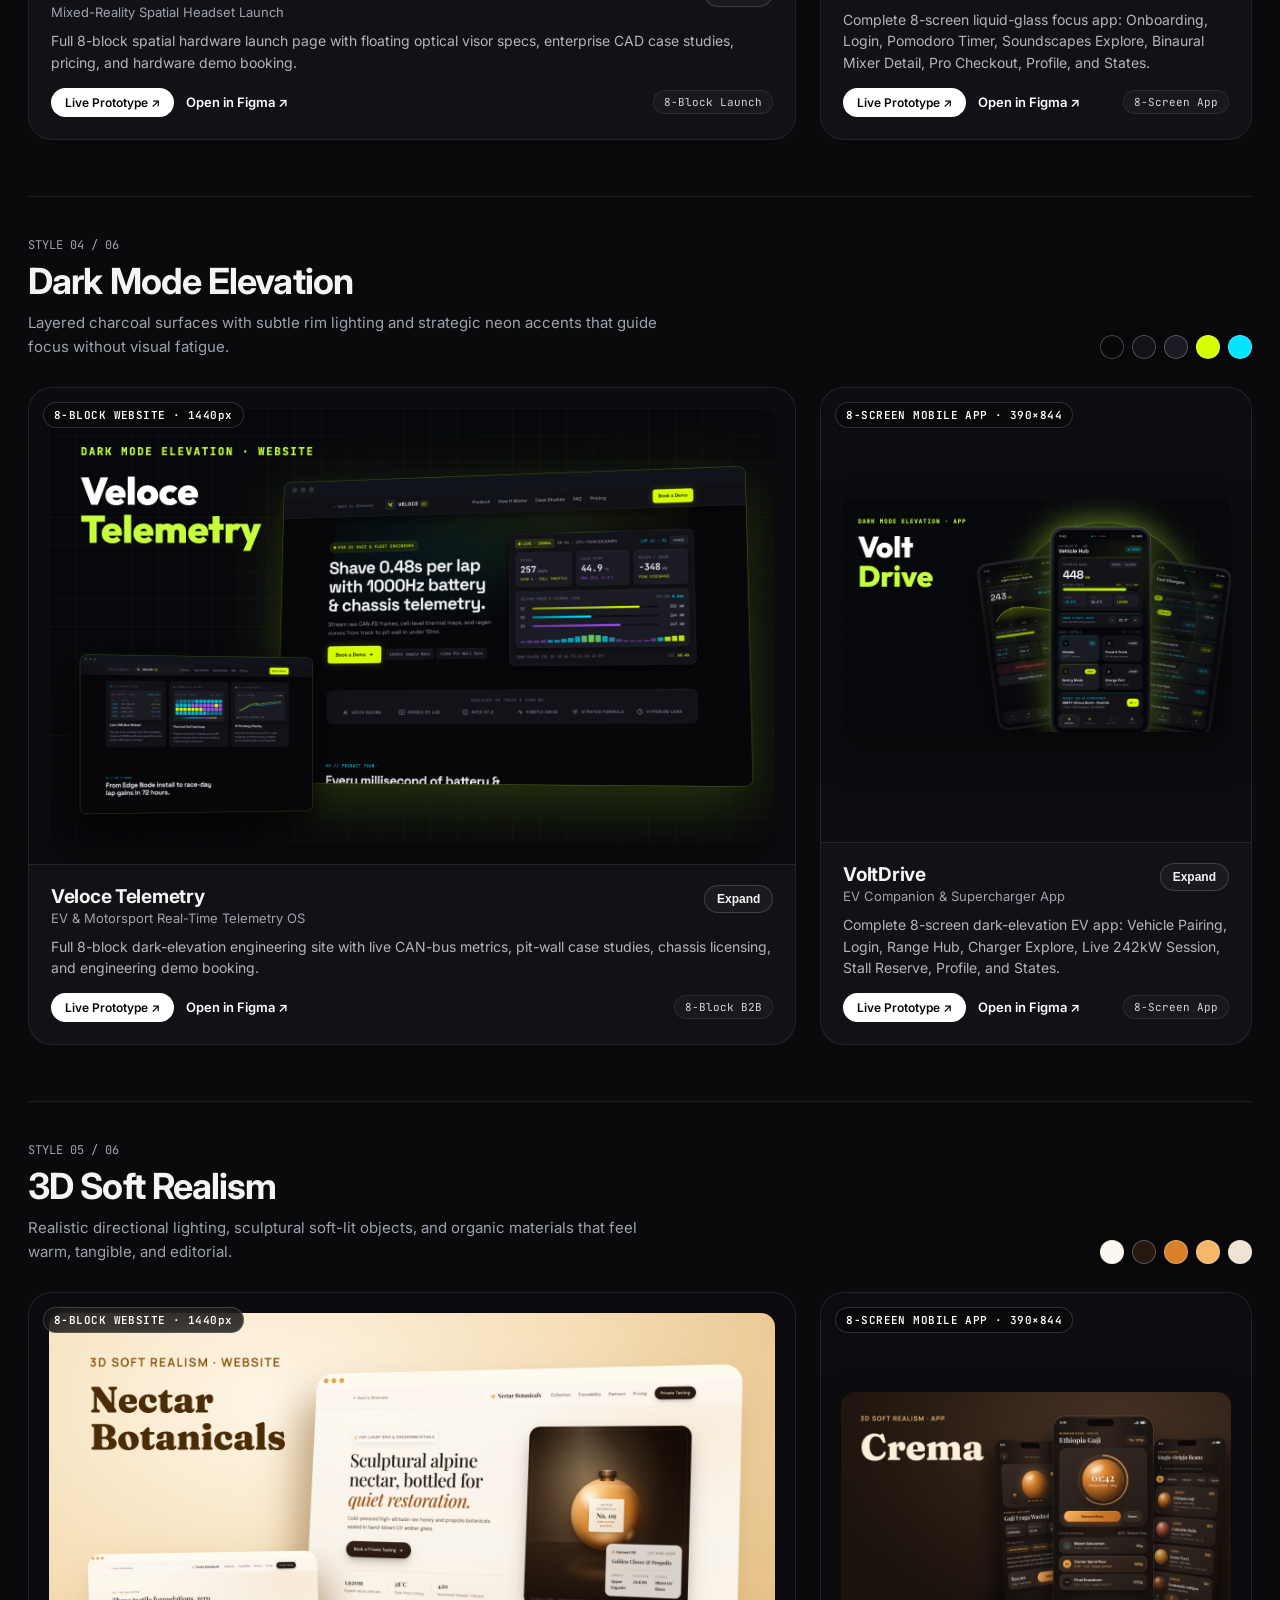
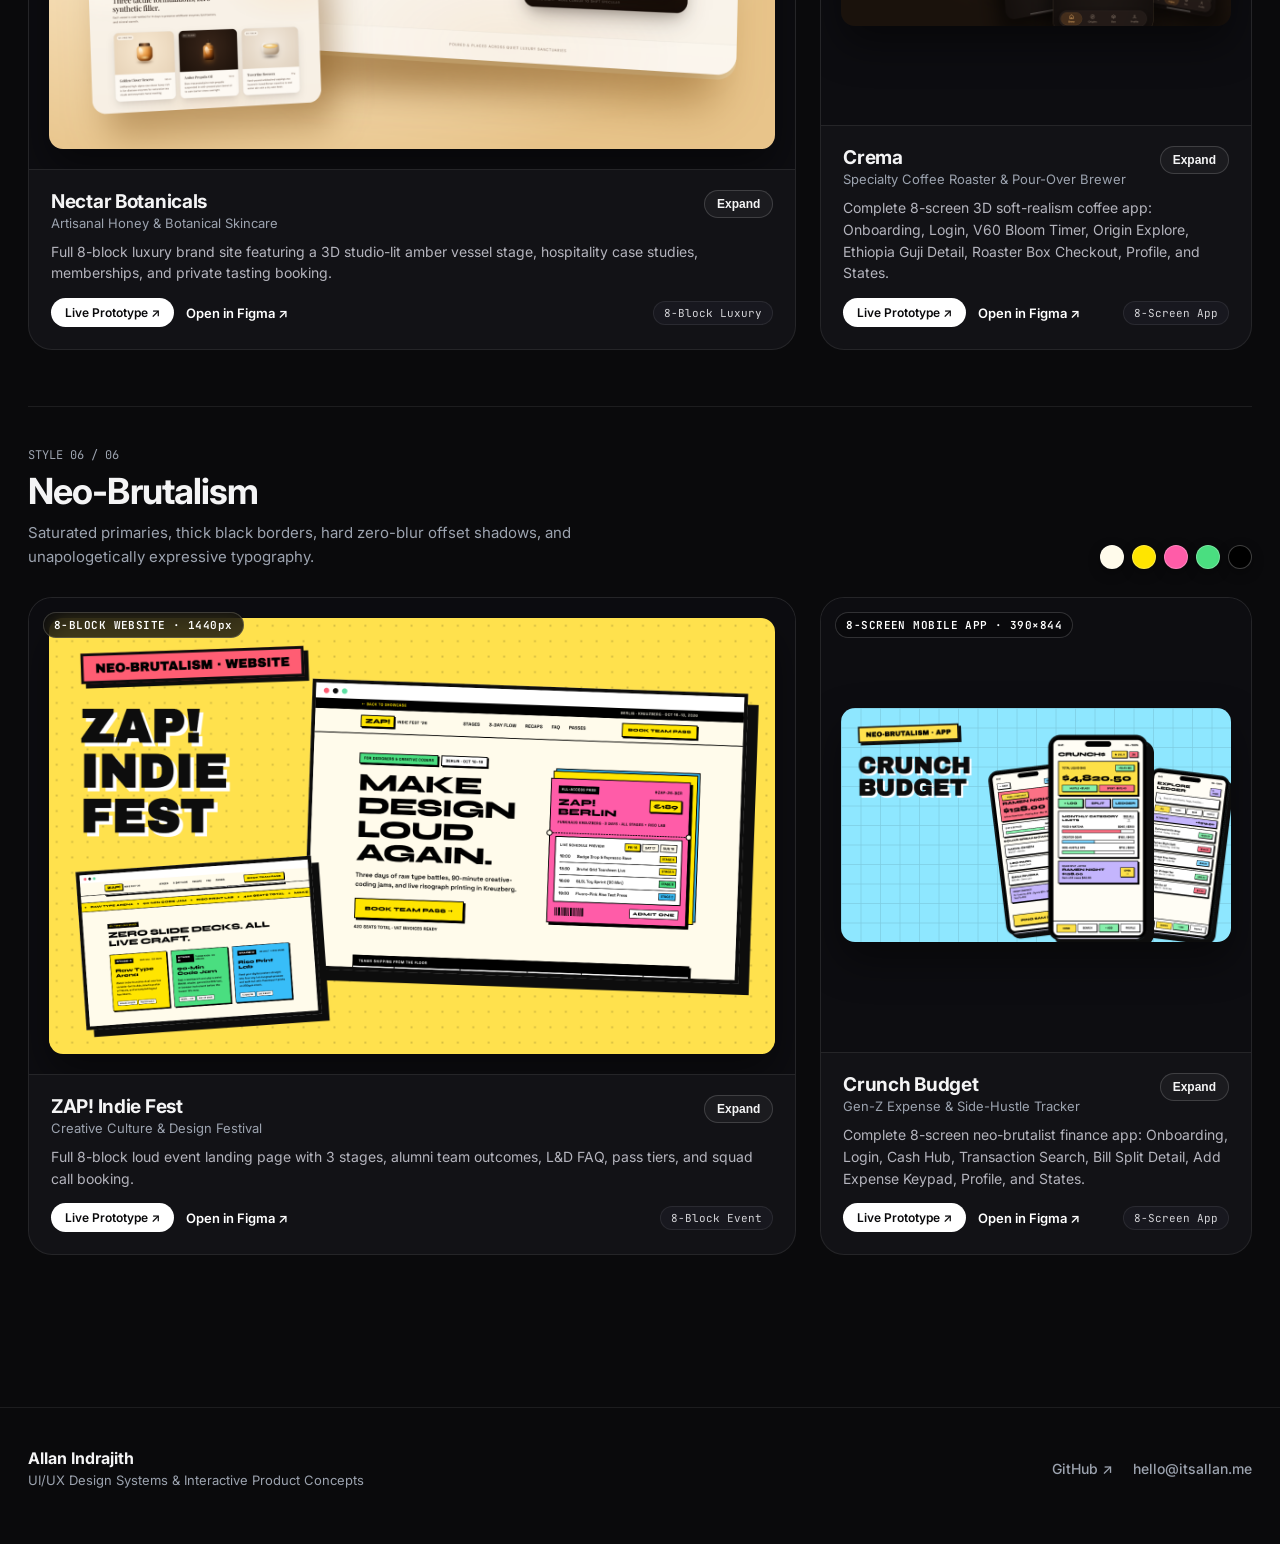
==== commit 3d21ac2f: "Use Allan logo as hub header mark and favicon" ====
--- a/index.html
+++ b/index.html
@@ -9,12 +9,13 @@
   <link rel="preconnect" href="https://fonts.gstatic.com" crossorigin />
   <link href="https://fonts.googleapis.com/css2?family=Anton&family=Instrument+Serif:ital@0;1&family=Inter:wght@400;500;600;700&family=JetBrains+Mono:wght@500;600&display=swap" rel="stylesheet" />
   <link rel="icon" type="image/svg+xml" href="assets/logo/favicon.svg" />
-  <link rel="stylesheet" href="styles.css" />
+  <link rel="stylesheet" href="styles.css?v=3" />
 </head>
 <body>
   <header class="site-header">
     <div class="container header-inner">
       <a href="#" class="brand" aria-label="Its Allan, UI/UX archive">
+        <img class="brand-logo" src="assets/logo/logo.svg" alt="" width="30" height="30" />
         <span class="wordmark">ITSALLAN<span>.ME</span></span>
         <span class="brand-tag">UI/UX ARCHIVE</span>
       </a>
--- a/styles.css
+++ b/styles.css
@@ -77,6 +77,13 @@
   box-shadow: 0 0 12px rgba(200, 245, 80, 0.7);
 }
 
+.brand-logo {
+  width: 30px;
+  height: 30px;
+  border-radius: 50%;
+  display: block;
+}
+
 .wordmark {
   font-family: "Anton", Impact, sans-serif;
   font-weight: 400;
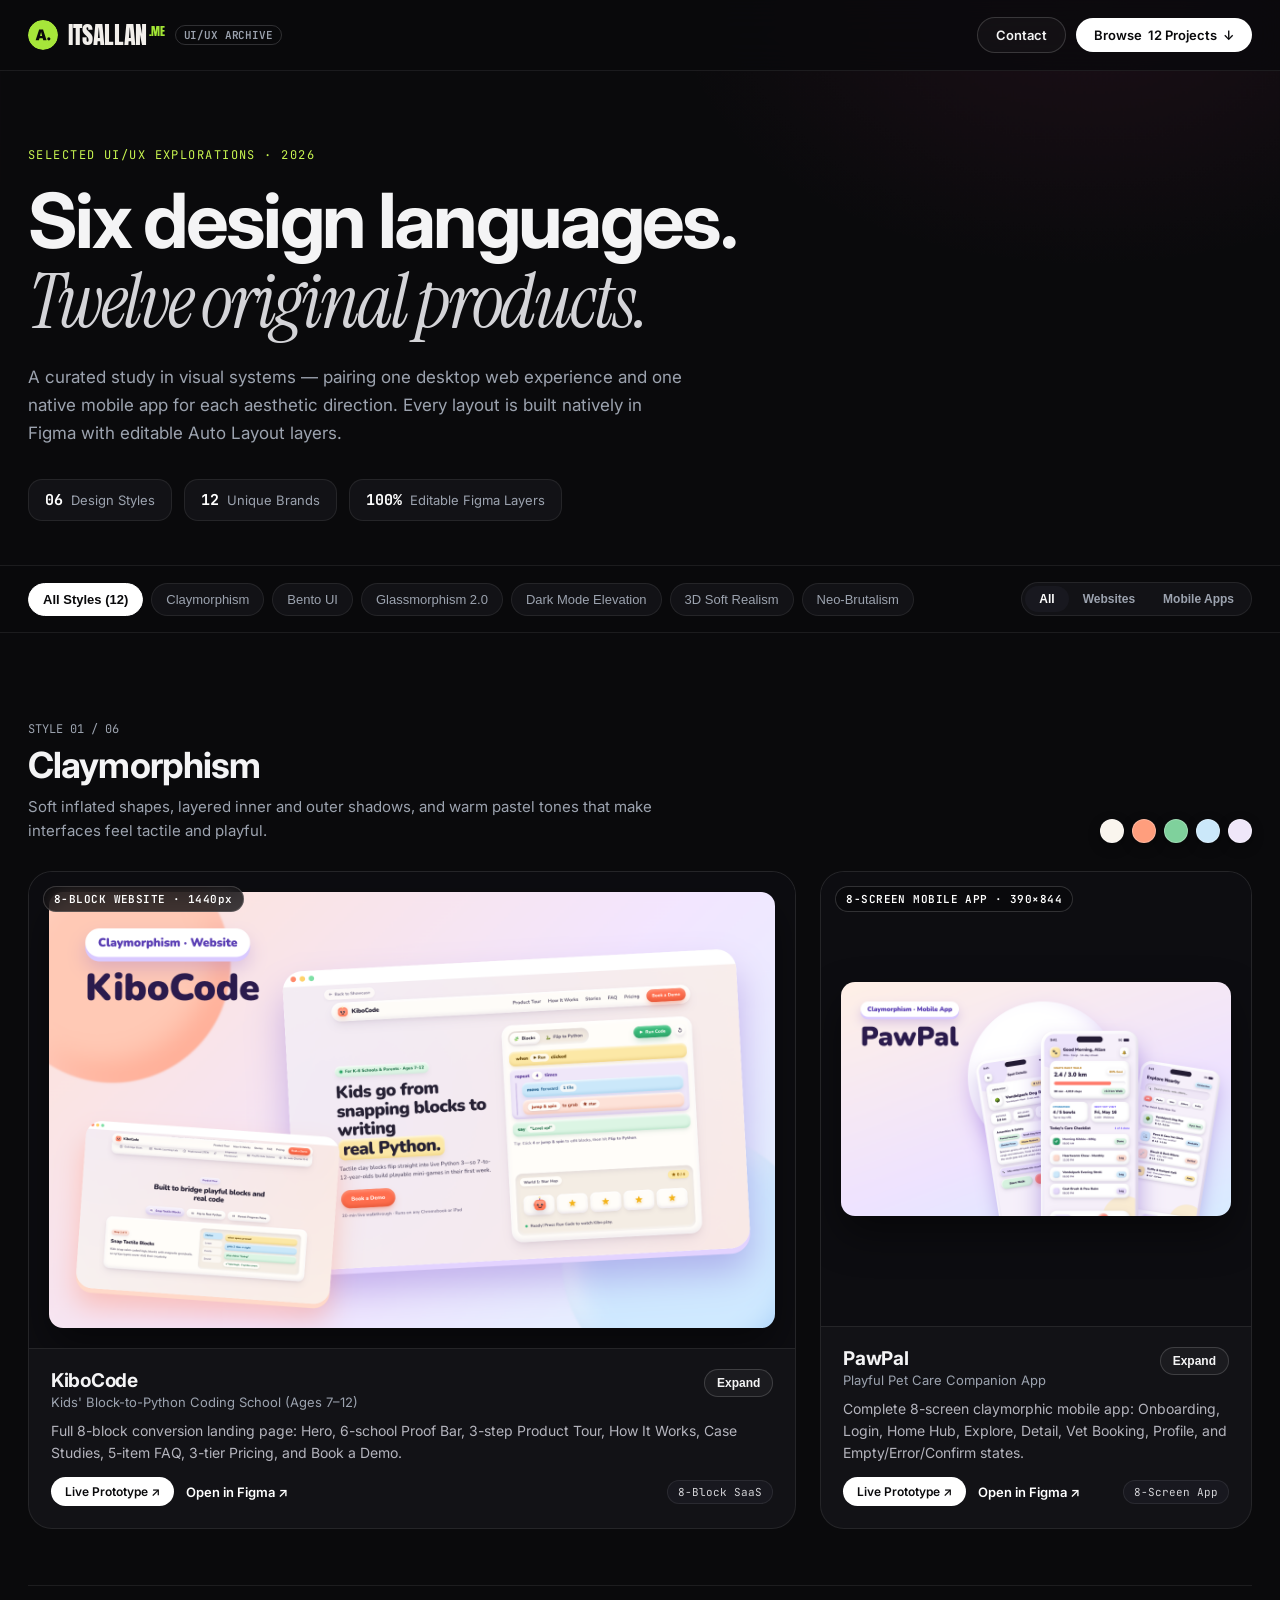
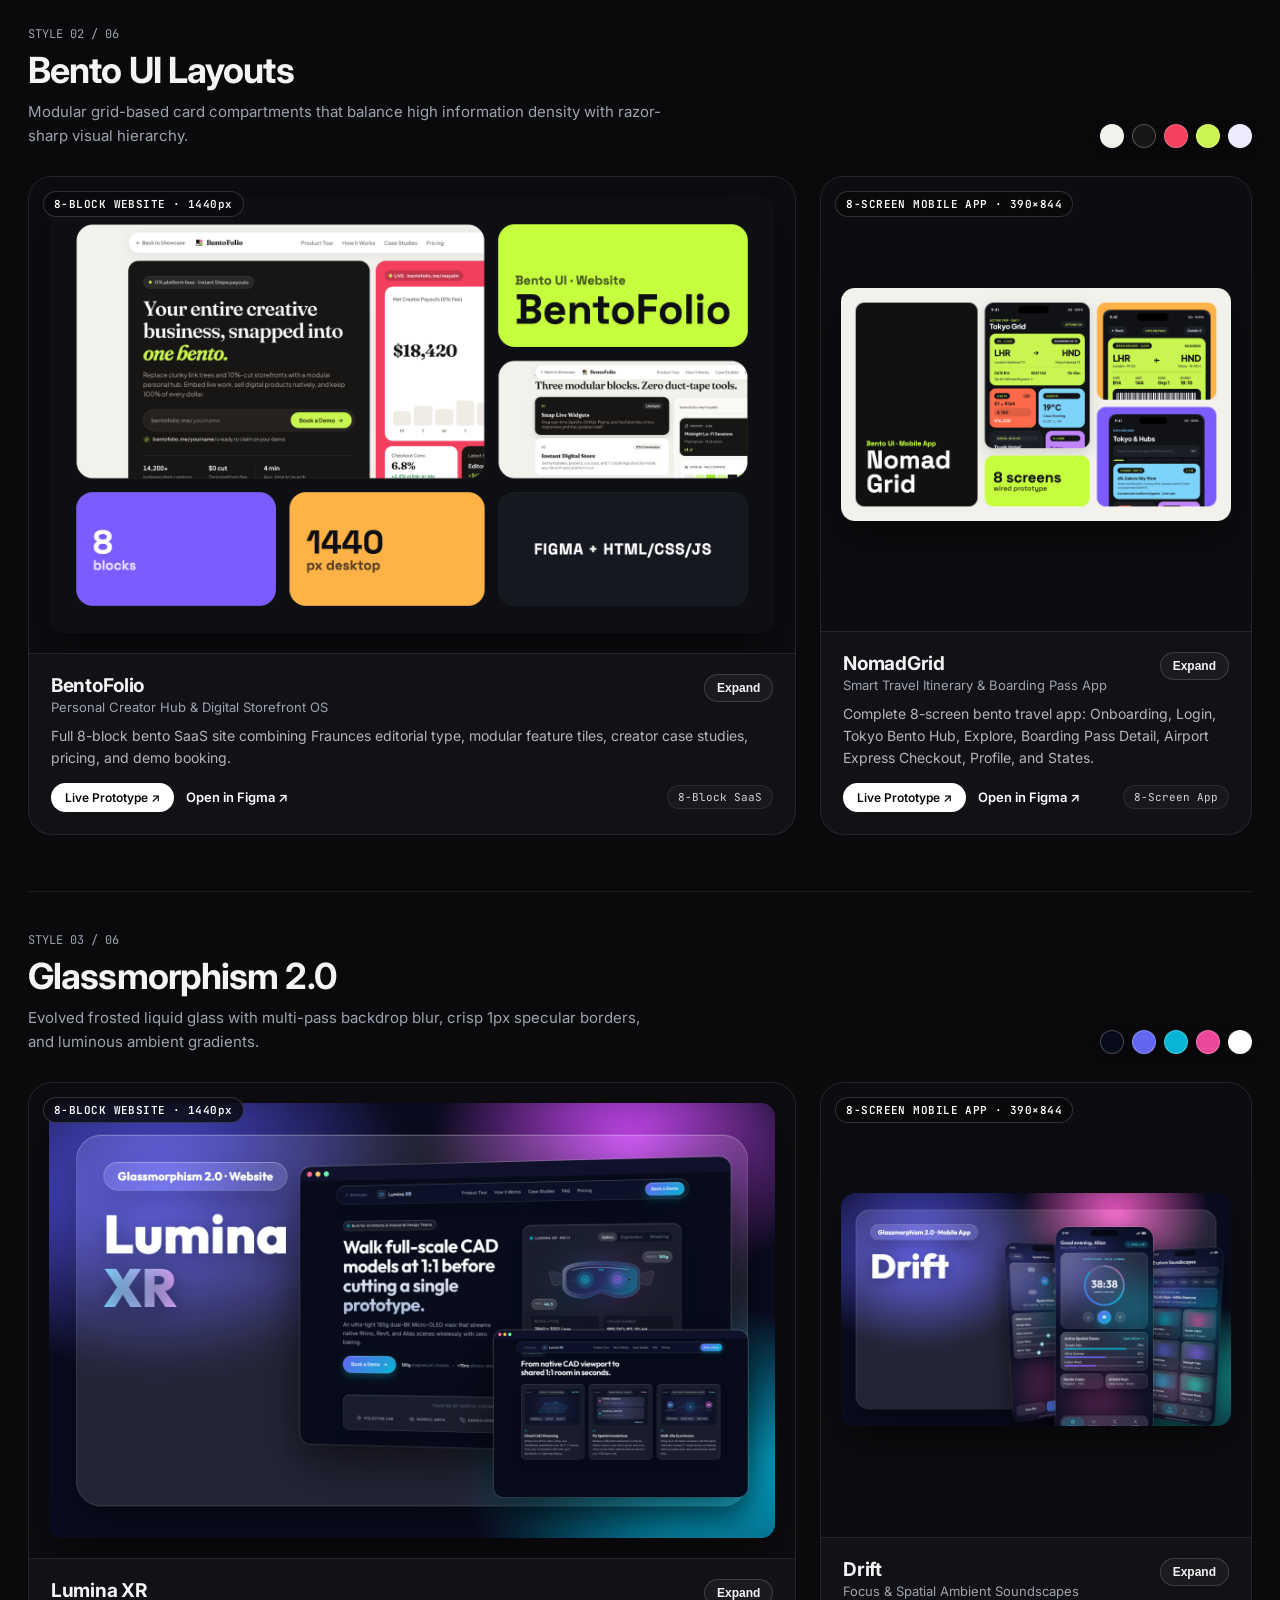
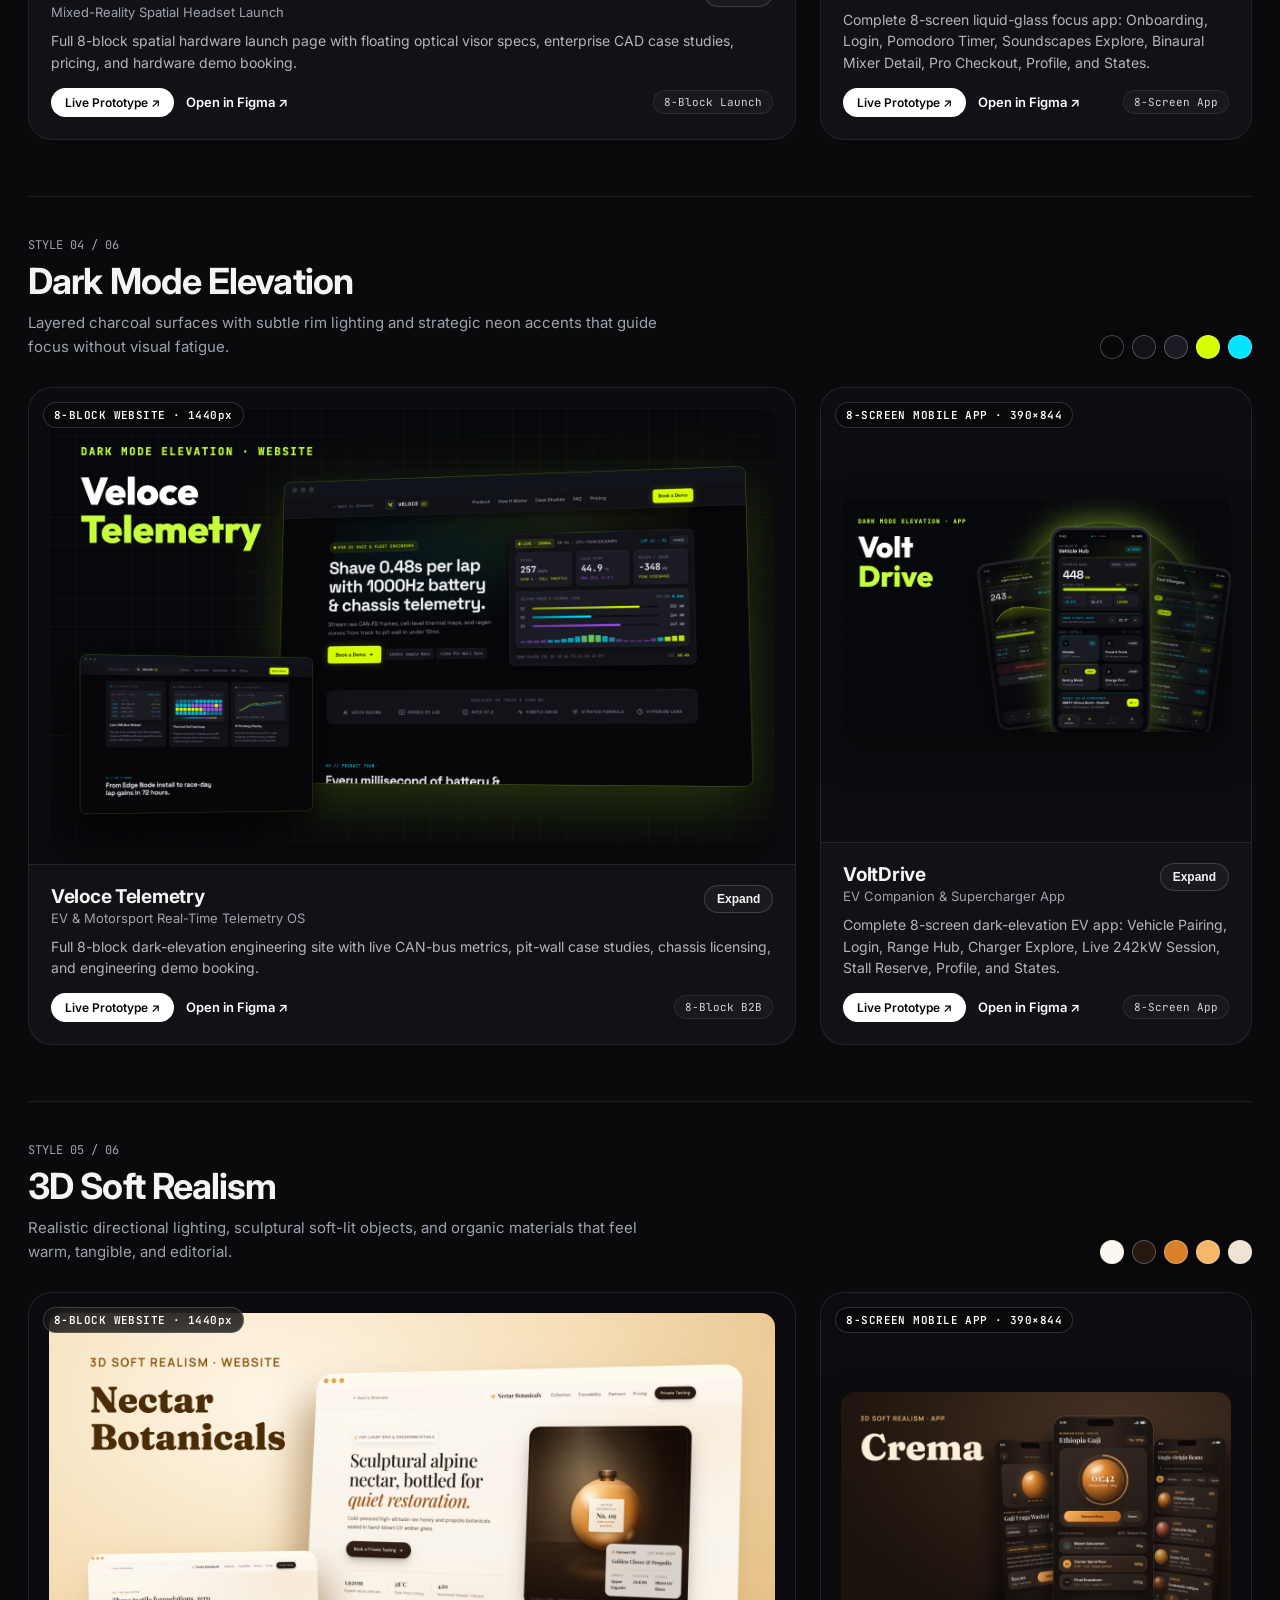
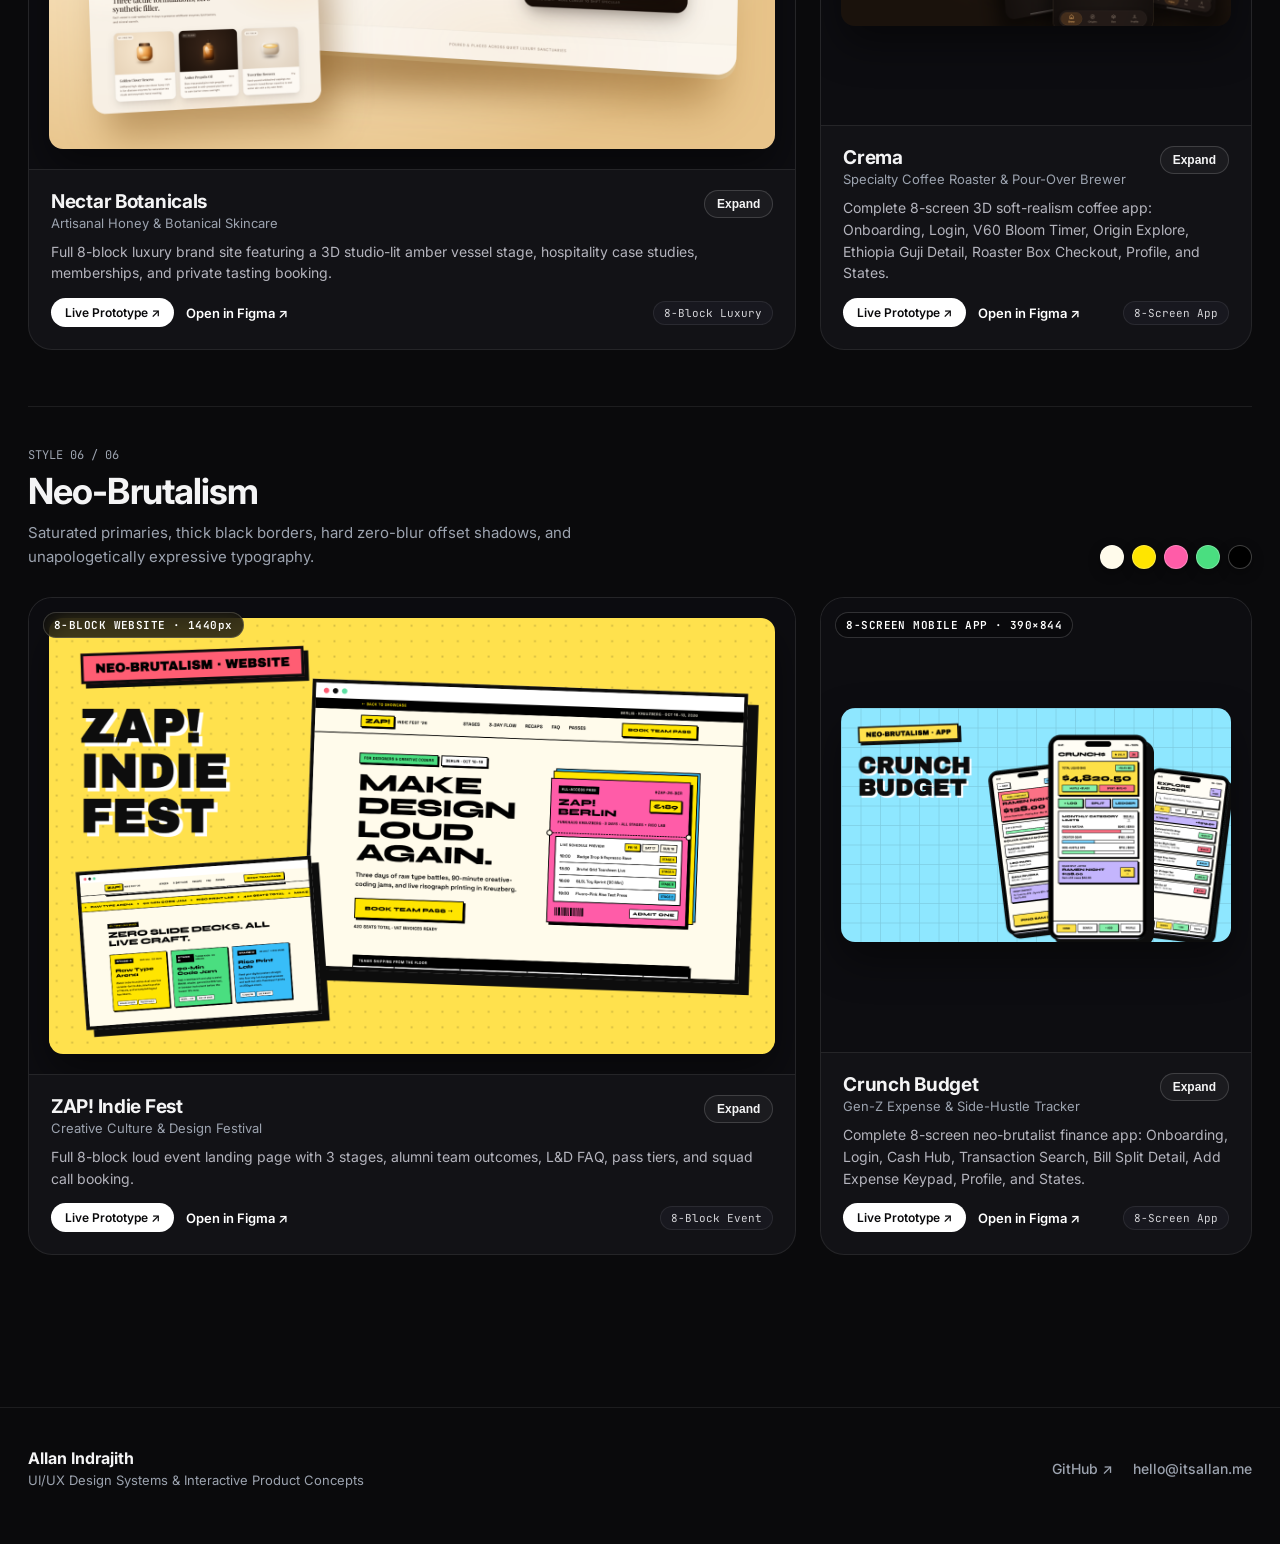
==== commit ba1d5852: "Fix horizontal overflow on phones: hub header, ZAP!, NomadGrid, Drift, VoltDrive, Crunch Budget, Ben" ====
--- a/index.html
+++ b/index.html
@@ -8,7 +8,7 @@
   <link rel="preconnect" href="https://fonts.googleapis.com" />
   <link rel="preconnect" href="https://fonts.gstatic.com" crossorigin />
   <link href="https://fonts.googleapis.com/css2?family=Anton&family=Instrument+Serif:ital@0;1&family=Inter:wght@400;500;600;700&family=JetBrains+Mono:wght@500;600&display=swap" rel="stylesheet" />
-  <link rel="icon" type="image/svg+xml" href="assets/logo/favicon.svg" />
+  <link rel="icon" type="image/svg+xml" href="assets/logo/favicon.svg?v=3" />
   <link rel="stylesheet" href="styles.css?v=3" />
 </head>
 <body>
@@ -21,7 +21,7 @@
       </a>
       <nav class="header-actions">
         <a class="btn-ghost" href="mailto:hello@itsallan.me">Contact</a>
-        <a class="btn-primary" href="#showcase-root">Browse 12 Projects ↓</a>
+        <a class="btn-primary" href="#showcase-root">Browse<span class="btn-long"> 12 Projects</span> ↓</a>
       </nav>
     </div>
   </header>
--- a/styles.css
+++ b/styles.css
@@ -669,3 +669,15 @@
     position: static;
   }
 }
+
+/* Phones: keep the header inside the screen */
+@media (max-width: 640px) {
+  .brand-tag { display: none; }
+  .brand { min-width: 0; }
+}
+@media (max-width: 480px) {
+  .header-actions .btn-long { display: none; }
+  .header-actions { gap: 6px; }
+  .header-actions .btn-ghost,
+  .header-actions .btn-primary { padding: 8px 14px; }
+}
